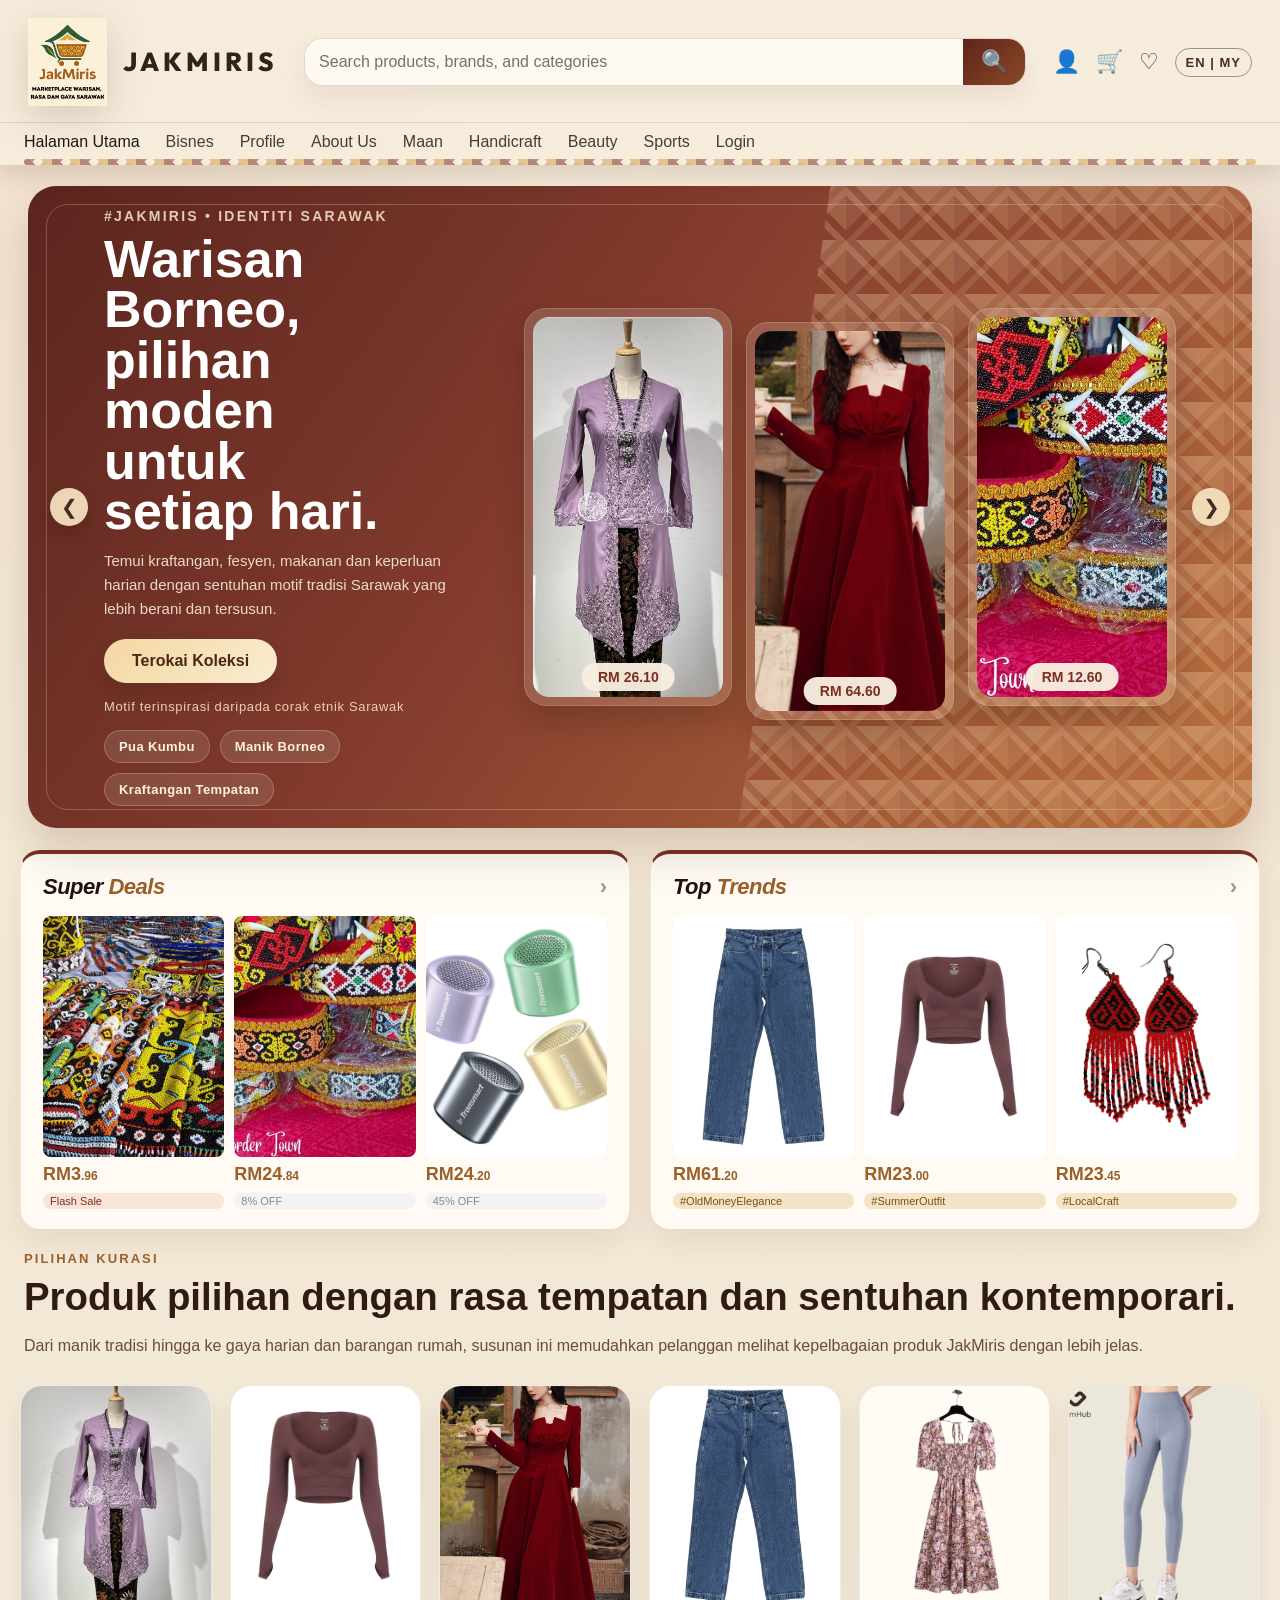
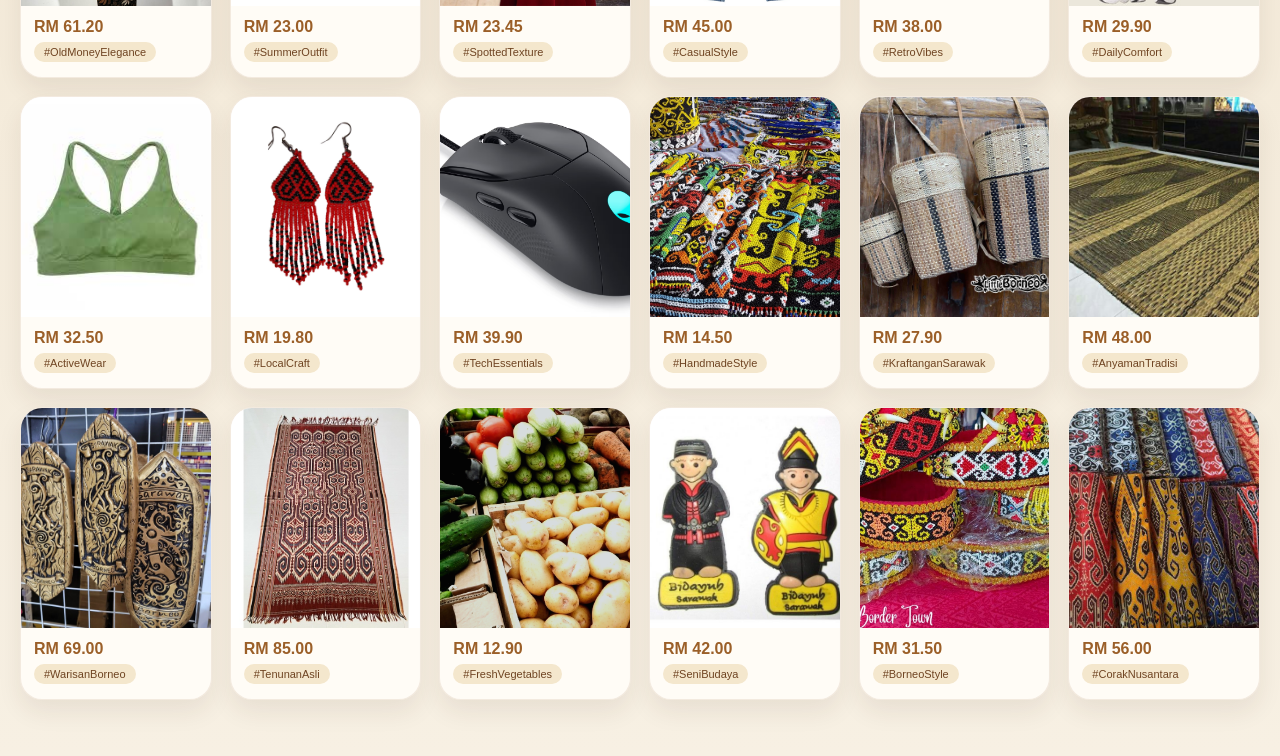
==== index.html @ 32327953 "link all html together" ====
<!DOCTYPE html>
<html lang="en">
<head>
  <meta charset="UTF-8">
  <title>Home</title>
  <link rel="stylesheet" type="text/css" href="CSS/style.css">
</head>
<body class="home-page">
  <header class="store-header">
    <div class="top-bar">
      <div class="brand-block">
        <img class="brand-logo" src="ICON/LOGO/Jak Miris Shop (4).png" alt="JakMiris Logo">
        <div class="brand-text">
          <span>JAKMIRIS</span>
        </div>
      </div>
      <div class="search-wrap">
        <input type="text" placeholder="Search products, brands, and categories">
        <button aria-label="Search">🔍</button>
      </div>
      <div class="top-actions">
        <a href="login.html" title="Account" style="text-decoration:none;">👤</a>
        <span title="Cart">🛒</span>
        <span title="Wishlist">♡</span>
        <span title="Language">EN | MY</span>
      </div>
    </div>

    <nav class="sub-nav">
      <a href="index.html" class="active">Halaman Utama</a>
      <a href="bisnes.html">Bisnes</a>
      <a href="profile.html">Profile</a>
      <a href="aboutus.html">About Us</a>
      <a href="maan.html">Maan</a>
      <a href="kraftangan.html">Handicraft</a>
      <a href="beauty.html">Beauty</a>
      <a href="sport.html">Sports</a>
      <a href="login.html">Login</a>
    </nav>
  </header>

  <section class="promo-banner">
    <button class="slide-btn prev" aria-label="Previous">❮</button>

    <div class="promo-copy">
      <p class="eyebrow">#JakMiris • Identiti Sarawak</p>
      <h1>Warisan Borneo, pilihan moden untuk setiap hari.</h1>
      <p class="promo-lead">Temui kraftangan, fesyen, makanan dan keperluan harian dengan sentuhan motif tradisi Sarawak yang lebih berani dan tersusun.</p>
      <div class="promo-actions">
        <a href="bisnes.html">Terokai Koleksi</a>
        <span class="promo-note">Motif terinspirasi daripada corak etnik Sarawak</span>
      </div>
      <div class="identity-chips" aria-label="Sarawak identity highlights">
        <span>Pua Kumbu</span>
        <span>Manik Borneo</span>
        <span>Kraftangan Tempatan</span>
      </div>
    </div>

    <div class="promo-cards">
      <article class="promo-card">
        <img src="ICON/FESYEN/kebaya.jpg" alt="Model Wearing Arabic Dress Style">
        <div class="price-tag">RM 26.10</div>
      </article>
      <article class="promo-card">
        <img src="ICON/FESYEN/elegan dress.jpg" alt="Model Wearing Elegant Dress">
        <div class="price-tag">RM 64.60</div>
      </article>
      <article class="promo-card">
        <img src="ICON/KRAFTANGAN/kenyah hat.jpg" alt="Kenyah Hat">
        <div class="price-tag">RM 12.60</div>
      </article>
    </div>

    <button class="slide-btn next" aria-label="Next">❯</button>
  </section>

  <!-- Deals & Trends Row -->
  <div class="deals-row">
    <div class="deals-panel">
      <div class="deals-header">
        <h2>Super <span>Deals</span></h2>
        <a href="#" class="deals-more">›</a>
      </div>
      <div class="deals-grid">
        <article class="deal-card">
          <img src="ICON/KRAFTANGAN/manik.jpg" alt="Handicraft Accessories">
          <div class="deal-price"><b>RM3</b><span>.96</span></div>
          <div class="deal-tag flash-tag">Flash Sale</div>
        </article>
        <article class="deal-card">
          <img src="ICON/KRAFTANGAN/kenyah hat.jpg" alt="Kenyah Hat">
          <div class="deal-price"><b>RM24</b><span>.84</span></div>
          <div class="deal-tag">8% OFF</div>
        </article>
        <article class="deal-card">
          <img src="ICON/ELEKTRONIK/mini speaker.jpeg" alt="Mini Speaker">
          <div class="deal-price"><b>RM24</b><span>.20</span></div>
          <div class="deal-tag">45% OFF</div>
        </article>
      </div>
    </div>

    <div class="deals-panel">
      <div class="deals-header">
        <h2>Top <span>Trends</span></h2>
        <a href="#" class="deals-more">›</a>
      </div>
      <div class="deals-grid">
        <article class="deal-card">
          <img src="ICON/FESYEN/jean.jpg" alt="Jean">
          <div class="deal-price"><b>RM61</b><span>.20</span></div>
          <div class="deal-tag trend-tag">#OldMoneyElegance</div>
        </article>
        <article class="deal-card">
          <img src="ICON/FESYEN/croptop long sleeve.jpg" alt="Crop Top">
          <div class="deal-price"><b>RM23</b><span>.00</span></div>
          <div class="deal-tag trend-tag">#SummerOutfit</div>
        </article>
        <article class="deal-card">
          <img src="ICON/FESYEN/anting.jpg" alt="Jewelry">
          <div class="deal-price"><b>RM23</b><span>.45</span></div>
          <div class="deal-tag trend-tag">#LocalCraft</div>
        </article>
      </div>
    </div>
  </div>

  <!-- Products Grid -->
  <div class="products-section">
    <div class="section-intro">
      <p class="section-label">Pilihan Kurasi</p>
      <h2>Produk pilihan dengan rasa tempatan dan sentuhan kontemporari.</h2>
      <p>Dari manik tradisi hingga ke gaya harian dan barangan rumah, susunan ini memudahkan pelanggan melihat kepelbagaian produk JakMiris dengan lebih jelas.</p>
    </div>
    <section class="home-products-grid">
      <article class="home-product">
        <div class="home-product-img-wrap">
          <img src="ICON/FESYEN/kebaya.jpg" alt="Kebaya">
          <div class="hp-wishlist">♡</div>
        </div>
        <div class="hp-info">
          <div class="hp-price">RM 61.20</div>
          <div class="hp-tag">#OldMoneyElegance</div>
        </div>
      </article>
      <article class="home-product">
        <div class="home-product-img-wrap">
          <img src="ICON/FESYEN/croptop long sleeve.jpg" alt="Crop Top">
          <div class="hp-wishlist">♡</div>
        </div>
        <div class="hp-info">
          <div class="hp-price">RM 23.00</div>
          <div class="hp-tag">#SummerOutfit</div>
        </div>
      </article>
      <article class="home-product">
        <div class="home-product-img-wrap">
          <img src="ICON/FESYEN/elegan dress.jpg" alt="Elegant Dress">
          <div class="hp-wishlist">♡</div>
        </div>
        <div class="hp-info">
          <div class="hp-price">RM 23.45</div>
          <div class="hp-tag">#SpottedTexture</div>
        </div>
      </article>
      <article class="home-product">
        <div class="home-product-img-wrap">
          <img src="ICON/FESYEN/jean.jpg" alt="Jeans">
          <div class="hp-wishlist">♡</div>
        </div>
        <div class="hp-info">
          <div class="hp-price">RM 45.00</div>
          <div class="hp-tag">#CasualStyle</div>
        </div>
      </article>
      <article class="home-product">
        <div class="home-product-img-wrap">
          <img src="ICON/FESYEN/aesthetic dress.png" alt="Aesthetic Dress">
          <div class="hp-wishlist">♡</div>
        </div>
        <div class="hp-info">
          <div class="hp-price">RM 38.00</div>
          <div class="hp-tag">#RetroVibes</div>
        </div>
      </article>
      <article class="home-product">
        <div class="home-product-img-wrap">
          <img src="ICON/FESYEN/lagging pants.jfif" alt="Legging Pants">
          <div class="hp-wishlist">♡</div>
        </div>
        <div class="hp-info">
          <div class="hp-price">RM 29.90</div>
          <div class="hp-tag">#DailyComfort</div>
        </div>
      </article>
      <article class="home-product">
        <div class="home-product-img-wrap">
          <img src="ICON/FESYEN/sport bra.jfif" alt="Sport Bra">
          <div class="hp-wishlist">♡</div>
        </div>
        <div class="hp-info">
          <div class="hp-price">RM 32.50</div>
          <div class="hp-tag">#ActiveWear</div>
        </div>
      </article>
      <article class="home-product">
        <div class="home-product-img-wrap">
          <img src="ICON/FESYEN/anting.jpg" alt="Earrings">
          <div class="hp-wishlist">♡</div>
        </div>
        <div class="hp-info">
          <div class="hp-price">RM 19.80</div>
          <div class="hp-tag">#LocalCraft</div>
        </div>
      </article>
      <article class="home-product">
        <div class="home-product-img-wrap">
          <img src="ICON/ELEKTRONIK/Mouse.avif" alt="Wireless Mouse">
          <div class="hp-wishlist">♡</div>
        </div>
        <div class="hp-info">
          <div class="hp-price">RM 39.90</div>
          <div class="hp-tag">#TechEssentials</div>
        </div>
      </article>
      <article class="home-product">
        <div class="home-product-img-wrap">
          <img src="ICON/KRAFTANGAN/manik.jpg" alt="Bead Bracelet">
          <div class="hp-wishlist">♡</div>
        </div>
        <div class="hp-info">
          <div class="hp-price">RM 14.50</div>
          <div class="hp-tag">#HandmadeStyle</div>
        </div>
      </article>
      <article class="home-product">
        <div class="home-product-img-wrap">
          <img src="ICON/KRAFTANGAN/tambok.jpg" alt="Tambok Basket">
          <div class="hp-wishlist">♡</div>
        </div>
        <div class="hp-info">
          <div class="hp-price">RM 27.90</div>
          <div class="hp-tag">#KraftanganSarawak</div>
        </div>
      </article>
      <article class="home-product">
        <div class="home-product-img-wrap">
          <img src="ICON/KRAFTANGAN/tikar kelasah.jpg" alt="Tikar Kelasah">
          <div class="hp-wishlist">♡</div>
        </div>
        <div class="hp-info">
          <div class="hp-price">RM 48.00</div>
          <div class="hp-tag">#AnyamanTradisi</div>
        </div>
      </article>
      <article class="home-product">
        <div class="home-product-img-wrap">
          <img src="ICON/KRAFTANGAN/terabai.jpg" alt="Terabai Shield">
          <div class="hp-wishlist">♡</div>
        </div>
        <div class="hp-info">
          <div class="hp-price">RM 69.00</div>
          <div class="hp-tag">#WarisanBorneo</div>
        </div>
      </article>
      <article class="home-product">
        <div class="home-product-img-wrap">
          <img src="ICON/KRAFTANGAN/kain pua kumbu.jpg" alt="Kain Pua Kumbu">
          <div class="hp-wishlist">♡</div>
        </div>
        <div class="hp-info">
          <div class="hp-price">RM 85.00</div>
          <div class="hp-tag">#TenunanAsli</div>
        </div>
      </article>
      <article class="home-product">
        <div class="home-product-img-wrap">
          <img src="ICON/HOME/Potato.png" alt="Fresh Vegetables">
          <div class="hp-wishlist">♡</div>
        </div>
        <div class="hp-info">
          <div class="hp-price">RM 12.90</div>
          <div class="hp-tag">#FreshVegetables</div>
        </div>
      </article>
      <article class="home-product">
        <div class="home-product-img-wrap">
          <img src="ICON/KRAFTANGAN/Bidayuh Mini Figure.jpg" alt="Bidayuh Mini Figure">
          <div class="hp-wishlist">♡</div>
        </div>
        <div class="hp-info">
          <div class="hp-price">RM 42.00</div>
          <div class="hp-tag">#SeniBudaya</div>
        </div>
      </article>
      <article class="home-product">
        <div class="home-product-img-wrap">
          <img src="ICON/KRAFTANGAN/kenyah hat.jpg" alt="Kenyah Hat">
          <div class="hp-wishlist">♡</div>
        </div>
        <div class="hp-info">
          <div class="hp-price">RM 31.50</div>
          <div class="hp-tag">#BorneoStyle</div>
        </div>
      </article>
      <article class="home-product">
        <div class="home-product-img-wrap">
          <img src="ICON/KRAFTANGAN/kain batik.jpg" alt="Kain Batik">
          <div class="hp-wishlist">♡</div>
        </div>
        <div class="hp-info">
          <div class="hp-price">RM 56.00</div>
          <div class="hp-tag">#CorakNusantara</div>
        </div>
      </article>
    </section>
  </div>

</body>
</html>
---- CSS/style.css ----
@import url('https://fonts.googleapis.com/css2?family=Outfit:wght@400;500;700;800;900&display=swap');

    @font-face {
        font-family: 'Glacial Indifference';
        src: url('path/to/GlacialIndifference-Bold.woff2') format('woff2'),
             url('path/to/GlacialIndifference-Bold.woff') format('woff');
        font-weight: bold;
        font-style: normal;
        font-display: swap;
    }

    .bisnes_margin{
        z-index: 100;
        margin-top: 50px;
        font-size: 30pt;
        font-weight: bolder;
        color: white;
        text-shadow: 2px 2px 5px #333;
        background-color: rgb(235, 201, 52);
        padding: 50px;
    }
    
    body {
        margin: 0;
        padding: 0;
        font-family: Glacial Indifference, sans-serif;
        background: linear-gradient(135deg, #FCF1D9 0%, #E8F4F8 50%, #F0E6FF 100%);
        min-height: 100vh;
        color: #333;
    }

    .home-page {
        --jm-black: #20150d;
        --jm-brown-1: #7a2f22;
        --jm-brown-2: #b86a35;
        --jm-gold: #d7a34a;
        --jm-cream: #f6eddc;
        --jm-white: #ffffff;
        --jm-text: #2a1d15;
        background:
            radial-gradient(circle at top left, rgba(183, 106, 53, 0.14), transparent 32%),
            radial-gradient(circle at right 15%, rgba(122, 47, 34, 0.1), transparent 28%),
            linear-gradient(180deg, #fbf3e5 0%, #f2e7d4 48%, #f7f0e3 100%);
        color: var(--jm-text);
    }

    .home-page .store-header {
        display: block;
        padding: 0;
        border: 0;
        backdrop-filter: none;
        position: sticky;
        top: 0;
        z-index: 1000;
        background: rgba(246, 237, 220, 0.96);
        color: #2f2418;
        box-shadow: 0 8px 22px rgba(73, 43, 25, 0.16);
        border-bottom: 1px solid rgba(113, 70, 38, 0.16);
    }

    .home-page .top-bar {
        display: grid;
        grid-template-columns: auto minmax(280px, 1fr) auto;
        align-items: center;
        gap: 20px;
        padding: 18px 28px 16px;
    }

    .home-page .brand-block {
        display: flex;
        align-items: center;
        gap: 16px;
        color: #2f2418;
    }

    .home-page .brand-logo {
        height: 88px;
        width: auto;
        filter: drop-shadow(0 10px 18px rgba(63, 38, 21, 0.18));
    }

    .home-page .brand-text {
        display: flex;
        flex-direction: column;
        gap: 4px;
    }

    .home-page .brand-text span {
        font-family: 'Outfit', Glacial Indifference, sans-serif;
        letter-spacing: 4px;
        font-weight: 800;
        font-size: 26px;
        line-height: 1;
    }

    .home-page .brand-text small {
        font-size: 13px;
        letter-spacing: 0.08em;
        text-transform: uppercase;
        color: rgba(47, 36, 24, 0.74);
    }

    .home-page .search-wrap {
        display: flex;
        align-items: center;
        width: min(720px, 100%);
        margin: 0 auto;
        background: rgba(255, 251, 243, 0.95);
        border: 1px solid rgba(122, 47, 34, 0.18);
        border-radius: 18px;
        overflow: hidden;
        box-shadow: 0 12px 22px rgba(90, 56, 32, 0.08);
    }

    .home-page .search-wrap input {
        flex: 1;
        border: none;
        outline: none;
        background: transparent;
        color: #222222;
        font-size: 16px;
        padding: 12px 14px;
    }

    .home-page .search-wrap input::placeholder {
        color: rgba(0, 0, 0, 0.55);
    }

    .home-page .search-wrap button {
        border: none;
        background: linear-gradient(135deg, #5f2419 0%, #8b4728 100%);
        color: #ffffff;
        width: 62px;
        height: 46px;
        font-size: 22px;
        cursor: pointer;
    }

    .home-page .top-actions {
        display: flex;
        align-items: center;
        gap: 16px;
        font-size: 22px;
        white-space: nowrap;
        color: #4c2d1d;
    }

    .home-page .top-actions span:last-child {
        font-size: 13px;
        font-weight: 700;
        letter-spacing: 1px;
        border: 1px solid rgba(47, 36, 24, 0.45);
        padding: 6px 10px;
        border-radius: 20px;
    }

    .home-page .sub-nav {
        display: flex;
        align-items: center;
        gap: 26px;
        padding: 10px 24px 14px;
        overflow-x: auto;
        border-top: 1px solid rgba(47, 36, 24, 0.12);
        scrollbar-width: thin;
        position: relative;
    }

    .home-page .sub-nav::after {
        content: "";
        position: absolute;
        left: 24px;
        right: 24px;
        bottom: 0;
        height: 6px;
        background:
            linear-gradient(45deg, transparent 25%, rgba(122, 47, 34, 0.95) 25%, rgba(122, 47, 34, 0.95) 50%, transparent 50%, transparent 75%, rgba(215, 163, 74, 0.95) 75%),
            linear-gradient(-45deg, transparent 25%, rgba(184, 106, 53, 0.8) 25%, rgba(184, 106, 53, 0.8) 50%, transparent 50%, transparent 75%, rgba(122, 47, 34, 0.8) 75%);
        background-size: 28px 16px;
        border-radius: 999px;
        opacity: 0.55;
    }

    .home-page .sub-nav a {
        text-decoration: none;
        color: rgba(47, 36, 24, 0.88);
        font-size: 16px;
        font-weight: 500;
        white-space: nowrap;
        transition: color 0.2s ease;
    }

    .home-page .sub-nav a:hover,
    .home-page .sub-nav a.active {
        color: #1f170e;
    }

    .kraft-page .store-header {
        background: #fcf1da;
        color: #2f2418;
    }

    .kraft-page .brand-block {
        color: #2f2418;
    }

    .kraft-page .search-wrap {
        background: #fffaf0;
        border: 2px solid #bfa17a;
    }

    .kraft-page .search-wrap input {
        color: #2f2418;
    }

    .kraft-page .search-wrap input::placeholder {
        color: rgba(47, 36, 24, 0.65);
    }

    .kraft-page .search-wrap button {
        background: #4a3a2b;
        color: #fffaf0;
    }

    .kraft-page .top-actions {
        color: #2f2418;
    }

    .kraft-page .top-actions span:last-child {
        border: 1px solid rgba(47, 36, 24, 0.45);
    }

    .kraft-page .sub-nav {
        border-top: 1px solid rgba(47, 36, 24, 0.15);
    }

    .kraft-page .sub-nav a {
        color: rgba(47, 36, 24, 0.86);
    }

    .kraft-page .sub-nav a:hover,
    .kraft-page .sub-nav a.active {
        color: #1f150c;
    }

    .kraft-page .kraft-products {
        width: min(1400px, calc(100% - 48px));
        margin: 12px auto 72px;
        padding: 0;
        display: block;
    }

    .maan-page .maan-products {
        width: min(1400px, calc(100% - 48px));
        margin: 24px auto 72px;
        padding: 0;
        display: block;
    }

    .maan-page {
        background:
            radial-gradient(circle at 12% 8%, rgba(148, 72, 33, 0.18), transparent 28%),
            radial-gradient(circle at 82% 14%, rgba(80, 113, 44, 0.14), transparent 30%),
            linear-gradient(180deg, #fff6e8 0%, #f8ebd5 46%, #f3e4cb 100%);
    }

    .maan-page .maan-hero {
        width: min(1400px, calc(100% - 48px));
        margin: 26px auto 0;
        padding: 34px 34px 30px;
        border-radius: 28px;
        display: grid;
        grid-template-columns: minmax(280px, 1.25fr) minmax(280px, 0.95fr);
        gap: 26px;
        background:
            linear-gradient(132deg, rgba(87, 45, 28, 0.95) 0%, rgba(146, 82, 37, 0.94) 45%, rgba(194, 131, 59, 0.94) 100%);
        border: 1px solid rgba(255, 232, 200, 0.35);
        box-shadow: 0 22px 40px rgba(92, 54, 24, 0.2);
        position: relative;
        overflow: hidden;
    }

    .maan-page .maan-hero::after {
        content: "";
        position: absolute;
        right: -40px;
        top: 0;
        width: 48%;
        height: 100%;
        background:
            linear-gradient(45deg, transparent 40%, rgba(255, 231, 195, 0.22) 40%, rgba(255, 231, 195, 0.22) 50%, transparent 50%, transparent 60%, rgba(255, 231, 195, 0.22) 60%),
            linear-gradient(-45deg, transparent 40%, rgba(255, 246, 229, 0.14) 40%, rgba(255, 246, 229, 0.14) 50%, transparent 50%, transparent 60%, rgba(255, 246, 229, 0.14) 60%);
        background-size: 52px 52px;
        opacity: 0.9;
        clip-path: polygon(18% 0, 100% 0, 100% 100%, 0 100%);
    }

    .maan-page .maan-hero-copy,
    .maan-page .maan-hero-stats {
        position: relative;
        z-index: 1;
    }

    .maan-page .maan-eyebrow {
        margin: 0 0 10px;
        font-size: 13px;
        font-weight: 800;
        letter-spacing: 0.15em;
        text-transform: uppercase;
        color: rgba(255, 241, 219, 0.85);
    }

    .maan-page .maan-hero h1 {
        margin: 0;
        font-size: clamp(30px, 3.6vw, 48px);
        line-height: 1.06;
        color: #fff8ec;
        max-width: 13ch;
    }

    .maan-page .maan-lead {
        margin: 16px 0 0;
        max-width: 55ch;
        color: rgba(255, 243, 220, 0.88);
        font-size: 16px;
        line-height: 1.72;
    }

    .maan-page .maan-hero-stats {
        display: grid;
        grid-template-columns: repeat(3, minmax(0, 1fr));
        gap: 12px;
        align-content: end;
    }

    .maan-page .maan-hero-stats article {
        padding: 16px 14px;
        border-radius: 16px;
        background: rgba(255, 247, 232, 0.18);
        border: 1px solid rgba(255, 231, 198, 0.38);
        text-align: center;
        backdrop-filter: blur(2px);
    }

    .maan-page .maan-hero-stats strong {
        display: block;
        color: #fff9ef;
        font-size: 28px;
        line-height: 1;
        margin-bottom: 7px;
    }

    .maan-page .maan-hero-stats span {
        display: block;
        color: rgba(255, 242, 219, 0.86);
        font-size: 12px;
        letter-spacing: 0.04em;
        text-transform: uppercase;
        font-weight: 700;
    }

    .maan-page .maan-products .products-toolbar {
        margin-bottom: 20px;
        padding: 18px 20px;
        border-radius: 20px;
        background: rgba(255, 247, 234, 0.86);
        border: 1px solid rgba(153, 104, 57, 0.2);
        box-shadow: 0 10px 22px rgba(96, 64, 35, 0.08);
    }

    .maan-page .maan-products .products-sort {
        background: rgba(255, 244, 225, 0.95);
        border-color: rgba(156, 104, 54, 0.35);
        box-shadow: 0 8px 18px rgba(98, 67, 38, 0.1);
    }

    .maan-page .maan-products .product-card {
        border-color: rgba(188, 142, 92, 0.32);
        box-shadow: 0 16px 34px rgba(87, 56, 30, 0.12);
    }

    .maan-page .maan-products .product-badge {
        background: #f8d69d;
        color: #784417;
    }

    .maan-page .maan-products .product-badge.muted {
        background: #f1ddbc;
        color: #7a5538;
    }

    .kraft-page .products-toolbar {
        display: flex;
        justify-content: space-between;
        align-items: center;
        gap: 24px;
        margin-bottom: 28px;
    }

    .kraft-page .products-label {
        margin: 0 0 8px;
        font-size: 14px;
        font-weight: 700;
        letter-spacing: 0.12em;
        text-transform: uppercase;
        color: #8b6743;
    }

    .kraft-page .products-toolbar h2 {
        margin: 0;
        font-size: clamp(28px, 3vw, 40px);
        color: #2f2418;
    }

    .kraft-page .products-sort {
        min-width: 180px;
        padding: 16px 20px;
        border: 1px solid #d8c2a7;
        border-radius: 16px;
        background: rgba(255, 250, 240, 0.88);
        display: flex;
        justify-content: space-between;
        align-items: center;
        gap: 12px;
        color: #5c4330;
        box-shadow: 0 10px 30px rgba(98, 67, 38, 0.08);
    }

    .kraft-page .products-sort span {
        font-size: 14px;
    }

    .kraft-page .products-sort strong {
        font-size: 17px;
        color: #2f2418;
    }

    .kraft-page .product-grid {
        display: grid;
        grid-template-columns: repeat(auto-fit, minmax(235px, 1fr));
        gap: 26px;
    }

    .kraft-page .product-card {
        position: relative;
        background: rgba(255, 250, 240, 0.95);
        border-radius: 24px;
        overflow: hidden;
        box-shadow: 0 18px 40px rgba(92, 67, 48, 0.14);
        border: 1px solid rgba(191, 161, 122, 0.34);
        transition: transform 0.22s ease, box-shadow 0.22s ease;
    }

    .kraft-page .product-card:hover {
        transform: translateY(-6px);
        box-shadow: 0 24px 44px rgba(92, 67, 48, 0.18);
    }

    .kraft-page .product-badge {
        position: absolute;
        top: 16px;
        left: 16px;
        z-index: 1;
        padding: 8px 12px;
        border-radius: 999px;
        background: #ffe3a6;
        color: #7b4f12;
        font-size: 13px;
        font-weight: 800;
    }

    .kraft-page .product-badge.muted {
        background: #efe3d5;
        color: #73553b;
    }

    .kraft-page .product-image-frame {
        height: 290px;
        background: linear-gradient(180deg, #fff6e8 0%, #f4ddbe 100%);
        display: flex;
        align-items: center;
        justify-content: center;
        overflow: hidden;
    }

    .kraft-page .product-image-frame img {
        width: 100%;
        height: 100%;
        object-fit: cover;
        display: block;
    }

    .kraft-page .product-meta {
        padding: 18px 18px 20px;
    }

    .kraft-page .product-meta h3 {
        margin: 0 0 8px;
        font-size: 25px;
        line-height: 1.35;
        color: #20160f;
    }

    .kraft-page .product-subtitle {
        margin: 0 0 14px;
        font-size: 14px;
        line-height: 1.5;
        color: #6c5542;
    }

    .kraft-page .stars {
        display: flex;
        align-items: center;
        gap: 4px;
        margin-bottom: 14px;
        font-size: 15px;
    }

    .kraft-page .stars .filled {
        color: #f0a11a;
    }

    .kraft-page .stars .nofilled {
        color: #cbb7a0;
    }

    .kraft-page .rating-count {
        margin-left: 4px;
        color: #7a6757;
        font-size: 14px;
    }

    .kraft-page .product-summary {
        display: flex;
        align-items: baseline;
        justify-content: space-between;
        gap: 12px;
        margin-bottom: 18px;
    }

    .kraft-page .price {
        margin: 0;
        font-size: 35px;
        font-weight: 900;
        color: #d25f1e;
    }

    .kraft-page .sold {
        font-size: 14px;
        font-weight: 700;
        color: #5d4b3f;
    }

    .kraft-page .product-action {
        width: 100%;
        border: none;
        border-radius: 14px;
        padding: 14px 16px;
        background: #34261b;
        color: #fffaf0;
        font-size: 15px;
        font-weight: 700;
        cursor: pointer;
    }

    .kraft-page .product-action:hover {
        background: #241911;
    }

    .kraft-page .kraft-products .product-grid {
        grid-template-columns: repeat(4, minmax(0, 1fr));
        grid-auto-rows: 1fr;
        align-items: stretch;
        column-gap: 24px;
        row-gap: 26px;
    }

    .kraft-page .kraft-products .product-card {
        display: flex;
        flex-direction: column;
        height: 100%;
    }

    .kraft-page .kraft-products .product-image-frame {
        height: 210px;
    }

    .kraft-page .kraft-products .product-meta {
        display: flex;
        flex-direction: column;
        flex: 1;
        padding: 14px 14px 16px;
    }

    .kraft-page .kraft-products .product-meta h3 {
        font-size: 16px;
        margin-bottom: 6px;
    }

    .kraft-page .kraft-products .product-subtitle {
        font-size: 12px;
        margin-bottom: 10px;
    }

    .kraft-page .kraft-products .stars {
        font-size: 13px;
        margin-bottom: 10px;
    }

    .kraft-page .kraft-products .product-summary {
        margin-bottom: 12px;
    }

    .kraft-page .kraft-products .product-action {
        margin-top: auto;
    }

    .kraft-page .kraft-products .price {
        font-size: 22px;
    }

    .kraft-page .kraft-products .sold {
        font-size: 12px;
    }

    .kraft-page .kraft-products .product-badge {
        top: 10px;
        left: 10px;
        padding: 6px 10px;
        font-size: 11px;
    }

    .kraft-page .kraft-products .product-action {
        padding: 10px 12px;
        font-size: 13px;
    }

    .maan-page .maan-products .product-grid {
        grid-template-columns: repeat(5, minmax(0, 1fr));
        gap: 14px;
    }

    .maan-page .maan-products .product-image-frame {
        height: 180px;
    }

    .maan-page .maan-products .product-meta {
        padding: 12px 12px 14px;
    }

    .maan-page .maan-products .product-meta h3 {
        font-size: 16px;
        margin-bottom: 6px;
    }

    .maan-page .maan-products .product-subtitle {
        font-size: 12px;
        margin-bottom: 10px;
    }

    .maan-page .maan-products .stars {
        font-size: 13px;
        margin-bottom: 10px;
    }

    .maan-page .maan-products .product-summary {
        margin-bottom: 12px;
    }

    .maan-page .maan-products .price {
        font-size: 22px;
    }

    .maan-page .maan-products .sold {
        font-size: 12px;
    }

    .maan-page .maan-products .product-badge {
        top: 10px;
        left: 10px;
        padding: 6px 10px;
        font-size: 11px;
    }

    .maan-page .maan-products .product-action {
        padding: 10px 12px;
        font-size: 13px;
    }

    @media (max-width: 1260px) {
        .kraft-page .kraft-products .product-grid {
            grid-template-columns: repeat(3, minmax(0, 1fr));
        }

        .maan-page .maan-products .product-grid {
            grid-template-columns: repeat(4, minmax(0, 1fr));
        }
    }

    @media (max-width: 980px) {
        .kraft-page .kraft-products .product-grid {
            grid-template-columns: repeat(2, minmax(0, 1fr));
        }

        .maan-page .maan-products .product-grid {
            grid-template-columns: repeat(3, minmax(0, 1fr));
        }
    }

    @media (max-width: 900px) {
        .kraft-page .products-toolbar {
            flex-direction: column;
            align-items: stretch;
        }

        .kraft-page .products-sort {
            width: 100%;
            box-sizing: border-box;
        }

        .maan-page .maan-hero {
            grid-template-columns: 1fr;
            padding: 26px 22px;
        }

        .maan-page .maan-hero-stats {
            grid-template-columns: repeat(3, minmax(0, 1fr));
        }
    }

    @media (max-width: 640px) {
        .kraft-page .kraft-products {
            width: calc(100% - 24px);
            margin: 32px auto 48px;
        }

        .maan-page .maan-products {
            width: calc(100% - 24px);
            margin: 32px auto 48px;
        }

        .maan-page .maan-hero {
            width: calc(100% - 24px);
            padding: 22px 16px;
            margin-top: 20px;
        }

        .maan-page .maan-hero h1 {
            max-width: none;
        }

        .maan-page .maan-lead {
            font-size: 14px;
            line-height: 1.65;
        }

        .maan-page .maan-hero-stats {
            grid-template-columns: 1fr;
        }

        .kraft-page .kraft-products .product-grid {
            grid-template-columns: 1fr;
            gap: 20px;
        }

        .maan-page .maan-products .product-grid {
            grid-template-columns: repeat(2, minmax(0, 1fr));
            gap: 12px;
        }

        .kraft-page .product-image-frame {
            height: 240px;
        }

        .maan-page .maan-products .product-image-frame {
            height: 160px;
        }
    }

    .home-page.kraft-page .categories {
        width: min(1380px, calc(100% - 40px));
        margin: 10px auto 12px;
        padding: 8px 4px 0;
        background: transparent;
        border: 0;
    }

    .home-page.kraft-page .categories h2 {
        margin: 0 0 10px;
        font-size: 13px;
        font-weight: 700;
        letter-spacing: 0.08em;
        text-transform: uppercase;
        color: #9a7a55;
    }

    .home-page.kraft-page .categories .category-list {
        display: flex;
        align-items: center;
        gap: 18px;
        overflow-x: auto;
        scrollbar-width: none;
        padding: 0 0 8px;
    }

    .home-page.kraft-page .categories .category-list::-webkit-scrollbar {
        display: none;
    }

    .home-page.kraft-page .categories .category-btn {
        border: 0;
        border-radius: 0;
        background: transparent;
        color: #744f2f;
        font-size: 24px;
        font-weight: 500;
        padding: 6px 0;
        white-space: nowrap;
        cursor: pointer;
        border-bottom: 2px solid transparent;
        transition: color 0.2s ease, border-color 0.2s ease;
    }

    .home-page.kraft-page .categories .category-btn:hover {
        color: #ee4d2d;
    }

    .home-page.kraft-page .categories .category-btn.active {
        color: #ee4d2d;
        border-bottom-color: #ee4d2d;
        font-weight: 700;
    }

    @media (max-width: 900px) {
        .home-page.kraft-page .categories {
            width: calc(100% - 24px);
        }

        .home-page.kraft-page .categories .category-list {
            gap: 14px;
        }

        .home-page.kraft-page .categories .category-btn {
            font-size: 14px;
        }
    }

    .home-page .promo-banner {
        width: min(1180px, calc(100% - 72px));
        margin: 20px auto 16px;
        padding: 22px 22px;
        border-radius: 28px;
        background:
            linear-gradient(125deg, rgba(82, 27, 20, 0.95) 0%, rgba(122, 47, 34, 0.94) 42%, rgba(184, 106, 53, 0.94) 100%);
        display: grid;
        grid-template-columns: auto minmax(210px, 0.9fr) minmax(420px, 1.45fr) auto;
        align-items: center;
        gap: 16px;
        position: relative;
        overflow: hidden;
        box-shadow: 0 24px 44px rgba(86, 46, 27, 0.18);
    }

    .home-page .promo-banner::before {
        content: "";
        position: absolute;
        inset: 18px;
        border-radius: 22px;
        border: 1px solid rgba(255, 240, 217, 0.24);
        pointer-events: none;
    }

    .home-page .promo-banner::after {
        content: "";
        position: absolute;
        top: 0;
        right: 0;
        width: 42%;
        height: 100%;
        background:
            linear-gradient(45deg, transparent 41%, rgba(255, 222, 170, 0.22) 41%, rgba(255, 222, 170, 0.22) 50%, transparent 50%, transparent 59%, rgba(255, 222, 170, 0.22) 59%),
            linear-gradient(-45deg, transparent 41%, rgba(255, 246, 226, 0.12) 41%, rgba(255, 246, 226, 0.12) 50%, transparent 50%, transparent 59%, rgba(255, 246, 226, 0.12) 59%);
        background-size: 54px 54px;
        opacity: 0.9;
        clip-path: polygon(18% 0, 100% 0, 100% 100%, 0 100%);
    }

    .home-page .promo-copy {
        color: var(--jm-white);
        z-index: 1;
        max-width: 360px;
    }

    .home-page .promo-copy .eyebrow {
        margin: 0;
        font-size: 14px;
        font-weight: 700;
        letter-spacing: 0.16em;
        text-transform: uppercase;
        color: rgba(255, 239, 214, 0.82);
    }

    .home-page .promo-copy h1 {
        margin: 10px 0 12px;
        font-size: clamp(32px, 4.4vw, 52px);
        line-height: 0.97;
        font-weight: 900;
        max-width: 10ch;
    }

    .home-page .promo-lead {
        margin: 0;
        max-width: 46ch;
        font-size: 15px;
        line-height: 1.6;
        color: rgba(255, 246, 231, 0.86);
    }

    .home-page .promo-actions {
        display: flex;
        align-items: center;
        gap: 16px;
        margin-top: 18px;
        flex-wrap: wrap;
    }

    .home-page .promo-copy a {
        display: inline-block;
        text-decoration: none;
        color: #4e2615;
        background: linear-gradient(135deg, #f3d8a1 0%, #f9ecd1 100%);
        border: none;
        border-radius: 999px;
        padding: 13px 28px;
        font-size: 16px;
        font-weight: 700;
        transition: transform 0.2s ease, box-shadow 0.2s ease;
        box-shadow: 0 12px 20px rgba(42, 18, 10, 0.16);
    }

    .home-page .promo-copy a:hover {
        transform: translateY(-2px);
        box-shadow: 0 16px 26px rgba(42, 18, 10, 0.22);
    }

    .home-page .promo-note {
        font-size: 13px;
        letter-spacing: 0.05em;
        color: rgba(255, 238, 210, 0.84);
    }

    .home-page .identity-chips {
        display: flex;
        flex-wrap: wrap;
        gap: 10px;
        margin-top: 16px;
    }

    .home-page .identity-chips span {
        padding: 8px 14px;
        border-radius: 999px;
        background: rgba(255, 245, 228, 0.12);
        border: 1px solid rgba(255, 233, 195, 0.24);
        color: #fff3da;
        font-size: 13px;
        font-weight: 700;
        letter-spacing: 0.03em;
    }

    .home-page .promo-cards {
        display: grid;
        grid-template-columns: repeat(3, minmax(0, 1fr));
        gap: 14px;
        z-index: 1;
        width: 100%;
        justify-self: stretch;
    }

    .home-page .promo-card {
        background: rgba(255, 245, 229, 0.16);
        border-radius: 22px;
        padding: 8px;
        position: relative;
        box-shadow: 0 16px 28px rgba(28, 10, 5, 0.18);
        border: 1px solid rgba(255, 238, 212, 0.18);
    }

    .home-page .promo-card:nth-child(2) {
        transform: translateY(14px);
    }

    .home-page .promo-card img {
        width: 100%;
        height: 380px;
        object-fit: cover;
        border-radius: 16px;
        display: block;
    }

    .home-page .price-tag {
        position: absolute;
        bottom: 14px;
        left: 50%;
        transform: translateX(-50%);
        background: rgba(248, 239, 224, 0.96);
        color: #7a2f22;
        font-weight: 800;
        padding: 6px 16px;
        border-radius: 999px;
        font-size: 14px;
    }

    .home-page .slide-btn {
        width: 38px;
        height: 38px;
        border-radius: 50%;
        border: none;
        font-size: 20px;
        cursor: pointer;
        background: rgba(246, 225, 191, 0.94);
        color: #422d24;
        z-index: 1;
        box-shadow: 0 10px 18px rgba(32, 12, 6, 0.18);
    }

    .home-page .sarawak-story {
        width: min(1380px, calc(100% - 40px));
        margin: 0 auto 24px;
        padding: 28px;
        border-radius: 24px;
        display: grid;
        grid-template-columns: minmax(320px, 1.2fr) minmax(320px, 1fr);
        gap: 28px;
        background: rgba(255, 249, 239, 0.78);
        border: 1px solid rgba(137, 84, 44, 0.14);
        box-shadow: 0 16px 30px rgba(89, 58, 36, 0.08);
        position: relative;
        overflow: hidden;
    }

    .home-page .sarawak-story::before {
        content: "";
        position: absolute;
        left: 24px;
        right: 24px;
        top: 0;
        height: 8px;
        background:
            linear-gradient(45deg, rgba(122, 47, 34, 0.95) 25%, transparent 25%, transparent 50%, rgba(184, 106, 53, 0.9) 50%, rgba(184, 106, 53, 0.9) 75%, transparent 75%),
            linear-gradient(-45deg, rgba(215, 163, 74, 0.8) 25%, transparent 25%, transparent 50%, rgba(122, 47, 34, 0.85) 50%, rgba(122, 47, 34, 0.85) 75%, transparent 75%);
        background-size: 34px 18px;
        border-radius: 999px;
    }

    .home-page .story-copy,
    .home-page .story-highlights {
        position: relative;
        z-index: 1;
    }

    .home-page .story-label,
    .home-page .section-label {
        margin: 0 0 10px;
        font-size: 13px;
        font-weight: 800;
        letter-spacing: 0.16em;
        text-transform: uppercase;
        color: #9b5f28;
    }

    .home-page .story-copy h2,
    .home-page .section-intro h2 {
        margin: 0 0 14px;
        font-size: clamp(28px, 3vw, 42px);
        line-height: 1.1;
        color: #2f1b12;
    }

    .home-page .story-copy p:last-child,
    .home-page .section-intro p:last-child {
        margin: 0;
        font-size: 16px;
        line-height: 1.8;
        color: #6b4c38;
    }

    .home-page .story-highlights {
        display: grid;
        grid-template-columns: repeat(3, minmax(0, 1fr));
        gap: 14px;
    }

    .home-page .story-highlights article {
        padding: 20px 18px;
        border-radius: 20px;
        background: linear-gradient(180deg, rgba(255, 255, 255, 0.95) 0%, rgba(248, 236, 214, 0.92) 100%);
        border: 1px solid rgba(155, 95, 40, 0.16);
        min-height: 170px;
    }

    .home-page .story-highlights strong {
        display: block;
        margin-bottom: 10px;
        font-size: 18px;
        color: #4f291b;
    }

    .home-page .story-highlights span {
        display: block;
        font-size: 14px;
        line-height: 1.7;
        color: #755240;
    }

    /* ── Deals & Trends Row ── */
    .home-page .deals-row {
        width: min(1380px, calc(100% - 40px));
        margin: 22px auto;
        display: grid;
        grid-template-columns: 1fr 1fr;
        gap: 20px;
    }

    .home-page .deals-panel {
        background: rgba(255, 252, 246, 0.94);
        border-radius: 20px;
        padding: 20px 22px;
        box-shadow: 0 12px 26px rgba(71, 43, 25, 0.08);
        border-top: 4px solid #7a2f22;
        border-left: 1px solid rgba(151, 88, 42, 0.12);
        border-right: 1px solid rgba(151, 88, 42, 0.12);
    }

    .home-page .deals-header {
        display: flex;
        align-items: center;
        justify-content: space-between;
        margin-bottom: 16px;
    }

    .home-page .deals-header h2 {
        font-size: 22px;
        font-weight: 900;
        margin: 0;
        color: #1d140c;
        font-style: italic;
        letter-spacing: -0.5px;
    }

    .home-page .deals-header h2 span {
        color: #9b5f28;
    }

    .home-page .deals-more {
        text-decoration: none;
        color: #999;
        font-size: 22px;
        font-weight: 600;
        line-height: 1;
        transition: color 0.2s;
    }

    .home-page .deals-more:hover {
        color: #1d140c;
    }

    .home-page .deals-grid {
        display: grid;
        grid-template-columns: repeat(3, 1fr);
        gap: 10px;
    }

    .home-page .deal-card {
        display: flex;
        flex-direction: column;
        gap: 6px;
        cursor: pointer;
    }

    .home-page .deal-card img {
        width: 100%;
        aspect-ratio: 3 / 4;
        object-fit: cover;
        border-radius: 8px;
        display: block;
        transition: transform 0.25s ease;
    }

    .home-page .deal-card:hover img {
        transform: scale(1.03);
    }

    .home-page .deal-price {
        color: #9b5f28;
        font-size: 12px;
        font-weight: 600;
        line-height: 1.3;
    }

    .home-page .deal-price b {
        font-size: 18px;
        font-weight: 900;
    }

    .home-page .deal-tag {
        font-size: 11px;
        color: #888;
        font-weight: 500;
        display: inline-block;
        padding: 2px 7px;
        border-radius: 20px;
        background: #f3f3f3;
    }

    .home-page .flash-tag {
        color: #7a2f22;
        background: #f9e5d7;
    }
    .home-page .trend-tag {
        color: #7d4c1f;
        background: #f2e4c4;
    }

    /* ── Product Grid ── */
    .home-page .products-section {
        width: min(1380px, calc(100% - 40px));
        margin: 0 auto 56px;
    }

    .home-page .section-intro {
        margin-bottom: 24px;
        padding: 0 4px;
    }

    .home-page .home-products-grid {
        display: grid;
        grid-template-columns: repeat(auto-fit, minmax(190px, 1fr));
        gap: 18px;
    }

    .home-page .home-product {
        background: rgba(255, 252, 247, 0.96);
        border-radius: 22px;
        overflow: hidden;
        box-shadow: 0 12px 24px rgba(68, 40, 23, 0.08);
        transition: transform 0.22s ease, box-shadow 0.22s ease;
        cursor: pointer;
        position: relative;
        border: 1px solid rgba(156, 98, 56, 0.12);
    }

    .home-page .home-product:hover {
        transform: translateY(-5px);
        box-shadow: 0 8px 24px rgba(0, 0, 0, 0.13);
    }

    .home-page .home-product-img-wrap {
        position: relative;
        overflow: hidden;
    }

    .home-page .home-product img {
        width: 100%;
        aspect-ratio: 4 / 5;
        max-height: 220px;
        object-fit: cover;
        display: block;
        transition: transform 0.35s ease;
    }

    .home-page .home-product:hover img {
        transform: scale(1.06);
    }

    .home-page .hp-wishlist {
        position: absolute;
        top: 10px;
        right: 10px;
        width: 32px;
        height: 32px;
        border-radius: 50%;
        background: rgba(255,255,255,0.88);
        display: flex;
        align-items: center;
        justify-content: center;
        font-size: 16px;
        opacity: 0;
        transition: opacity 0.2s ease;
        pointer-events: none;
    }

    .home-page .home-product:hover .hp-wishlist {
        opacity: 1;
    }

    .home-page .hp-info {
        padding: 12px 13px 15px;
    }

    .home-page .hp-price {
        color: #9b5f28;
        font-weight: 800;
        font-size: 16px;
        margin: 0 0 6px;
    }

    .home-page .hp-tag {
        color: #6f4422;
        font-size: 11px;
        font-weight: 500;
        display: inline-block;
        padding: 4px 10px;
        border-radius: 20px;
        background: #f4e7cd;
    }

    .home-page .quick-categories {
        width: min(1380px, calc(100% - 40px));
        margin: 22px auto 0;
        display: flex;
        justify-content: flex-start;
        align-items: center;
        gap: 40px;
        padding: 0 4px 14px;
        border-bottom: 2px solid #e4e4e4;
        overflow-x: auto;
        scrollbar-width: none;
        background: #fff;
        border-radius: 10px 10px 0 0;
        padding-top: 18px;
        padding-left: 22px;
        padding-right: 22px;
    }

    .home-page .quick-categories::-webkit-scrollbar {
        display: none;
    }

    .home-page .quick-item {
        text-decoration: none;
        color: #2f2418;
        text-align: center;
        font-size: 16px;
        font-weight: 500;
        padding-bottom: 10px;
        white-space: nowrap;
        position: relative;
        transition: color 0.2s ease;
    }

    .home-page .quick-item:hover {
        color: #1d140c;
    }

    .home-page .quick-item.active {
        font-weight: 700;
        color: #1d140c;
    }

    .home-page .quick-item.active::after {
        content: "";
        position: absolute;
        left: 0;
        right: 0;
        bottom: -14px;
        height: 3px;
        border-radius: 3px;
        background: #4a3a2b;
    }

    @media (max-width: 1100px) {
        .home-page .top-bar {
            grid-template-columns: 1fr;
            gap: 14px;
        }

        .home-page .brand-block,
        .home-page .top-actions {
            justify-content: center;
        }

        .home-page .promo-banner {
            grid-template-columns: 1fr;
            padding: 24px;
        }

        .home-page .promo-banner::after {
            width: 100%;
            height: 38%;
            top: auto;
            bottom: 0;
            clip-path: polygon(0 18%, 100% 0, 100% 100%, 0 100%);
        }

        .home-page .slide-btn {
            display: none;
        }

        .home-page .promo-copy {
            text-align: center;
            max-width: none;
        }

        .home-page .promo-copy h1 {
            font-size: 44px;
            max-width: none;
        }

        .home-page .promo-copy a {
            font-size: 15px;
        }

        .home-page .promo-actions,
        .home-page .identity-chips {
            justify-content: center;
        }

        .home-page .sarawak-story {
            grid-template-columns: 1fr;
        }

        .home-page .story-highlights {
            grid-template-columns: repeat(3, minmax(0, 1fr));
        }

        .home-page .quick-categories {
            justify-content: flex-start;
            gap: 30px;
        }
    }

    @media (max-width: 680px) {
        .home-page .brand-block {
            gap: 12px;
        }

        .home-page .brand-logo {
            height: 62px;
        }

        .home-page .brand-text span {
            font-size: 26px;
            letter-spacing: 0.16em;
        }

        .home-page .brand-text small {
            font-size: 11px;
        }

        .home-page .search-wrap input {
            font-size: 14px;
        }

        .home-page .sub-nav {
            gap: 16px;
            padding: 10px 16px 12px;
        }

        .home-page .sub-nav a {
            font-size: 15px;
        }

        .home-page .promo-cards {
            grid-template-columns: 1fr;
        }

        .home-page .promo-card:nth-child(2) {
            transform: none;
        }

        .home-page .promo-card img {
            height: 290px;
        }

        .home-page .price-tag {
            font-size: 13px;
        }

        .home-page .quick-categories {
            gap: 22px;
            padding-bottom: 10px;
        }

        .home-page .quick-item {
            font-size: 15px;
        }

        .home-page .sarawak-story {
            padding: 22px 18px;
        }

        .home-page .story-highlights {
            grid-template-columns: 1fr;
        }

        .home-page .story-highlights article {
            min-height: auto;
        }
    }

    header {
        display: flex;
        align-items: center;
        justify-content: space-between;
        padding: 10px 30px;
        background: rgba(255, 255, 255, 0.95);
        backdrop-filter: blur(10px);
        box-shadow: 0 4px 20px rgba(0, 0, 0, 0.1);
        position: sticky;
        top: 0;
        z-index: 1000;
        border-bottom: 1px solid rgba(74, 58, 43, 0.1);

        .logo {
            flex-shrink: 0;
            img {
                height: 70px;
                width: auto;
                transition: transform 0.3s ease;

                &:hover {
                    transform: scale(1.05);
                }
            }
        }

        .main-nav {
            display: flex;
            gap: 20px;
            align-items: center;
            flex-wrap: wrap;
            flex: 1;
            justify-content: center;

            .nav-link {
                text-decoration: none;
                color: #4a3a2b;
                font-weight: 600;
                font-size: 15px;
                padding: 7px 14px;
                border-radius: 25px;
                transition: all 0.3s ease;
                position: relative;
                overflow: hidden;

                &::before {
                    content: '';
                    position: absolute;
                    top: 0;
                    left: -100%;
                    width: 100%;
                    height: 100%;
                    background: linear-gradient(90deg, transparent, rgba(235, 201, 52, 0.2), transparent);
                    transition: left 0.5s;
                }

                &:hover::before {
                    left: 100%;
                }

                &:hover {
                    background-color: rgba(235, 201, 52, 0.1);
                    color: #4a3a2b;
                    transform: translateY(-2px);
                }

                &.active {
                    background: linear-gradient(135deg, rgb(235, 201, 52), #f4c842);
                    color: #4a3a2b;
                    box-shadow: 0 4px 15px rgba(235, 201, 52, 0.3);
                    font-weight: 700;
                }
            }

            .nav-categories {
                display: flex;
                gap: 8px;
                align-items: center;
                flex-wrap: nowrap;
                border-left: 2px solid rgba(74, 58, 43, 0.15);
                padding-left: 20px;
                margin-left: 10px;

                .category-btn {
                    padding: 5px 11px;
                    border: 1.5px solid #4a3a2b;
                    background: white;
                    color: #4a3a2b;
                    font-size: 12px;
                    font-weight: 600;
                    cursor: pointer;
                    border-radius: 20px;
                    transition: all 0.3s ease;
                    white-space: nowrap;

                    &:hover {
                        background: #4a3a2b;
                        color: white;
                        transform: translateY(-1px);
                    }

                    &.active {
                        background: linear-gradient(135deg, rgb(235, 201, 52), #f4c842);
                        border-color: rgb(235, 201, 52);
                        color: #4a3a2b;
                        box-shadow: 0 2px 8px rgba(235, 201, 52, 0.3);
                    }
                }
            }
        }

        .header-actions {
            display: flex;
            align-items: center;
            gap: 20px;
            flex-shrink: 0;

            .icons {
                display: flex;
                gap: 12px;
                font-size: 22px;

                span {
                    cursor: pointer;
                    transition: all 0.3s ease;
                    padding: 10px 12px;
                    border-radius: 50%;
                    background: rgba(74, 58, 43, 0.05);

                    &:hover {
                        transform: scale(1.1) rotate(5deg);
                        background: rgba(235, 201, 52, 0.2);
                        box-shadow: 0 4px 12px rgba(0, 0, 0, 0.15);
                    }
                }
            }

            .lang {
                font-size: 15px;
                color: #4a3a2b;
                font-weight: 600;
                padding: 10px 18px;
                border-radius: 20px;
                background: rgba(74, 58, 43, 0.05);
                transition: all 0.3s ease;
                white-space: nowrap;

                &:hover {
                    background: rgba(235, 201, 52, 0.1);
                    transform: scale(1.05);
                }
            }
        }
    }

    .categories {
        padding: 30px 40px;
        background: linear-gradient(135deg, rgba(255, 255, 255, 0.9) 0%, rgba(248, 250, 255, 0.9) 100%);
        position: relative;

        &::before {
            content: '';
            position: absolute;
            top: 0;
            left: 0;
            right: 0;
            bottom: 0;
            background: url('data:image/svg+xml,<svg xmlns="http://www.w3.org/2000/svg" viewBox="0 0 100 100"><defs><pattern id="grain" width="100" height="100" patternUnits="userSpaceOnUse"><circle cx="25" cy="25" r="1" fill="%23f4c842" opacity="0.1"/><circle cx="75" cy="75" r="1" fill="%234a3a2b" opacity="0.1"/></pattern></defs><rect width="100" height="100" fill="url(%23grain)"/></svg>');
            opacity: 0.3;
            pointer-events: none;
        }

        .categories-container {
            max-width: 1400px;
            margin: 0 auto;
            text-align: center;
            position: relative;
            z-index: 1;

            h2 {
                margin: 0 0 20px 0;
                font-size: 26px;
                color: #4a3a2b;
                font-weight: 700;
                text-shadow: 0 2px 4px rgba(0, 0, 0, 0.1);
                position: relative;

                &::after {
                    content: '';
                    position: absolute;
                    bottom: -8px;
                    left: 50%;
                    transform: translateX(-50%);
                    width: 60px;
                    height: 3px;
                    background: linear-gradient(90deg, rgb(235, 201, 52), #f4c842);
                    border-radius: 2px;
                }
            }

            .category-list {
                display: flex;
                justify-content: center;
                gap: 12px;
                flex-wrap: nowrap;
                max-width: 100%;
                margin: 0 auto;
                overflow-x: auto;
                padding: 0 10px;

                .category-btn {
                    padding: 10px 18px;
                    border: 2px solid #4a3a2b;
                    background: linear-gradient(135deg, rgba(255, 255, 255, 0.9), rgba(248, 250, 255, 0.9));
                    color: #4a3a2b;
                    font-size: 14px;
                    font-weight: 600;
                    cursor: pointer;
                    border-radius: 25px;
                    transition: all 0.3s cubic-bezier(0.175, 0.885, 0.32, 1.275);
                    position: relative;
                    overflow: hidden;
                    box-shadow: 0 2px 8px rgba(0, 0, 0, 0.08);
                    white-space: nowrap;

                    &::before {
                        content: '';
                        position: absolute;
                        top: 0;
                        left: -100%;
                        width: 100%;
                        height: 100%;
                        background: linear-gradient(90deg, transparent, rgba(235, 201, 52, 0.3), transparent);
                        transition: left 0.6s;
                    }

                    &:hover::before {
                        left: 100%;
                    }

                    &:hover {
                        background: linear-gradient(135deg, #4a3a2b, #5a4a3b);
                        color: white;
                        transform: translateY(-2px);
                        box-shadow: 0 4px 12px rgba(74, 58, 43, 0.2);
                    }

                    &.active {
                        background: linear-gradient(135deg, rgb(235, 201, 52), #f4c842);
                        border-color: rgb(235, 201, 52);
                        color: #4a3a2b;
                        box-shadow: 0 4px 12px rgba(235, 201, 52, 0.3);
                    }
                }
            }
        }
    }

    .hero {
        padding: 80px 40px;
        text-align: center;
        position: relative;
        overflow: hidden;

        &::before {
            content: '';
            position: absolute;
            top: 0;
            left: 0;
            right: 0;
            bottom: 0;
            background: radial-gradient(circle at 30% 20%, rgba(235, 201, 52, 0.1) 0%, transparent 50%),
                        radial-gradient(circle at 70% 80%, rgba(74, 58, 43, 0.1) 0%, transparent 50%);
            pointer-events: none;
        }

        .hero-content {
            max-width: 900px;
            margin: 0 auto 60px auto;
            position: relative;
            z-index: 1;

            .hero-title {
                font-size: 32px;
                color: #4a3a2b;
                margin: 0 0 25px 0;
                font-weight: 800;
                text-shadow: 0 4px 8px rgba(0, 0, 0, 0.1);
                background: linear-gradient(135deg, #4a3a2b 0%, #6a5a4b 100%);
                -webkit-background-clip: text;
                -webkit-text-fill-color: transparent;
                background-clip: text;
                animation: fadeInUp 1s ease-out;
            }

            .hero-subtitle {
                font-size: 28px;
                color: #666;
                margin: 0;
                font-style: italic;
                font-weight: 400;
                line-height: 1.4;
                animation: fadeInUp 1s ease-out 0.3s both;
                position: relative;

                &::before,
                &::after {
                    content: '"';
                    font-size: 48px;
                    color: rgb(235, 201, 52);
                    position: relative;
                    top: 5px;
                }
            }
        }

        .hero-images {
            display: flex;
            justify-content: center;
            align-items: center;
            gap: 25px;
            max-width: 1400px;
            margin: 0 auto;
            flex-wrap: wrap;
            position: relative;
            z-index: 1;

            .image-container {
                position: relative;
                border-radius: 20px;
                overflow: hidden;
                box-shadow: 0 12px 35px rgba(0, 0, 0, 0.15);
                transition: all 0.5s cubic-bezier(0.175, 0.885, 0.32, 1.275);
                cursor: pointer;
                animation: fadeInScale 0.8s ease-out both;

                &:nth-child(1) { animation-delay: 0.2s; }
                &:nth-child(2) { animation-delay: 0.4s; }
                &:nth-child(4) { animation-delay: 0.6s; }

                &:hover {
                    transform: translateY(-10px) scale(1.03);
                    box-shadow: 0 20px 50px rgba(0, 0, 0, 0.25);
                }

                img {
                    width: 100%;
                    height: 320px;
                    object-fit: cover;
                    display: block;
                    transition: transform 0.5s ease;
                }

                &:hover img {
                    transform: scale(1.1);
                }

                .image-overlay {
                    position: absolute;
                    bottom: 0;
                    left: 0;
                    right: 0;
                    background: linear-gradient(transparent, rgba(0, 0, 0, 0.9));
                    color: white;
                    padding: 25px;
                    opacity: 0;
                    transition: all 0.4s ease;
                    transform: translateY(20px);

                    h3 {
                        margin: 0 0 8px 0;
                        font-size: 22px;
                        font-weight: 700;
                        text-shadow: 0 2px 4px rgba(0, 0, 0, 0.5);
                    }

                    p {
                        margin: 0;
                        font-size: 16px;
                        opacity: 0.9;
                        font-weight: 400;
                    }
                }

                &:hover .image-overlay {
                    opacity: 1;
                    transform: translateY(0);
                }
            }

            .left-image,
            .right-image {
                flex: 1;
                max-width: 320px;
            }

            .center-image {
                flex: 1.3;
                max-width: 420px;
            }
        }
    }

    @keyframes fadeInUp {
        from {
            opacity: 0;
            transform: translateY(30px);
        }
        to {
            opacity: 1;
            transform: translateY(0);
        }
    }

    @keyframes fadeInScale {
        from {
            opacity: 0;
            transform: scale(0.9);
        }
        to {
            opacity: 1;
            transform: scale(1);
        }
    }

    @keyframes bounceIn {
        0% {
            opacity: 0;
            transform: scale(0.3);
        }
        50% {
            opacity: 1;
            transform: scale(1.05);
        }
        70% {
            transform: scale(0.9);
        }
        100% {
            opacity: 1;
            transform: scale(1);
        }
    }

    @keyframes floatBounce {
        0%, 100% {
            transform: translate(-50%, -50%) translateY(0px);
        }
        50% {
            transform: translate(-50%, -50%) translateY(-10px);
        }
    }

    /* Responsive Design */
    @media (max-width: 768px) {
        header {
            padding: 15px 20px;
            flex-wrap: wrap;
            gap: 15px;

            .logo img {
                height: 50px;
            }

            .main-nav {
                order: 3;
                width: 100%;
                justify-content: center;
                gap: 20px;

                .nav-link {
                    font-size: 14px;
                    padding: 8px 16px;
                }
            }

            .header-actions {
                order: 2;
                gap: 20px;

                .icons {
                    gap: 15px;
                    font-size: 20px;
                }

                .lang {
                    font-size: 14px;
                    padding: 6px 12px;
                }
            }
        }

        .categories {
            padding: 40px 20px;

            .categories-container {
                h2 {
                    font-size: 28px;
                    margin-bottom: 30px;
                }

                .category-list {
                    gap: 12px;

                    .category-btn {
                        padding: 12px 20px;
                        font-size: 14px;
                    }
                }
            }
        }

        .hero {
            padding: 50px 20px;

            .hero-content {
                .hero-title {
                    font-size: 42px;
                }

                .hero-subtitle {
                    font-size: 22px;

                    &::before,
                    &::after {
                        font-size: 32px;
                    }
                }
            }

            .hero-images {
                gap: 20px;

                .jarvis-floating {
                    img {
                        width: 100px;
                    }
                }

                .image-container {
                    &.left-image,
                    &.right-image {
                        max-width: 280px;
                    }

                    &.center-image {
                        max-width: 350px;
                    }

                    img {
                        height: 280px;
                    }

                    .image-overlay {
                        padding: 20px;

                        h3 {
                            font-size: 18px;
                        }

                        p {
                            font-size: 14px;
                        }
                    }
                }
            }
        }
    }

    @media (max-width: 480px) {
        header {
            padding: 10px 15px;

            .main-nav {
                gap: 10px;

                .nav-link {
                    font-size: 12px;
                    padding: 6px 10px;
                }
            }

            .header-actions .icons {
                gap: 10px;
                font-size: 18px;
            }
        }

        .categories .category-list {
            gap: 8px;

            .category-btn {
                padding: 10px 16px;
                font-size: 12px;
            }
        }

        .hero {
            padding: 30px 15px;

            .hero-content {
                .hero-title {
                    font-size: 32px;
                }

                .hero-subtitle {
                    font-size: 18px;
                }
            }

            .hero-images {
                flex-direction: column;
                gap: 15px;

                .jarvis-floating {
                    position: relative;
                    top: auto;
                    left: auto;
                    transform: none;
                    order: 2;
                    margin: 10px 0;

                    img {
                        width: 80px;
                        margin: 0 auto;
                        display: block;
                    }
                }

                .image-container {
                    &.left-image,
                    &.right-image,
                    &.center-image {
                        max-width: 100%;
                        order: 1;
                    }

                    img {
                        height: 250px;
                    }
                }
            }
        }
    }

    .home-page.kraft-page .products {
        width: min(1200px, calc(100% - 28px));
        margin: 10px auto 50px;
        padding: 0;
        display: grid;
        grid-template-columns: repeat(6, minmax(0, 1fr));
        gap: 8px;
        align-items: start;
    }

    .home-page.kraft-page .products .product {
        background: #ffffff;
        border: 0;
        border-radius: 0;
        overflow: hidden;
        min-width: 0;
    }

    .home-page.kraft-page .products .product-image-frame {
        width: 100%;
        aspect-ratio: 3 / 3.8;
        background: #f0f0f0;
        display: flex;
        align-items: center;
        justify-content: center;
        overflow: hidden;
    }

    .home-page.kraft-page .products .product-image-frame img {
        width: 100%;
        height: 100%;
        object-fit: cover;
        display: block;
        transition: transform 0.2s ease;
    }

    .home-page.kraft-page .products .product:hover .product-image-frame img {
        transform: scale(1.03);
    }

    .home-page.kraft-page .products .product-info {
        padding: 6px 0 1px;
    }

    .home-page.kraft-page .products .product h3 {
        margin: 0;
        font-size: 13px;
        font-weight: 500;
        line-height: 1.3;
        color: #1f1f1f;
        white-space: nowrap;
        overflow: hidden;
        text-overflow: ellipsis;
    }

    .home-page.kraft-page .products .product-bottom {
        margin-top: 4px;
        display: flex;
        align-items: center;
        justify-content: space-between;
        gap: 8px;
    }

    .home-page.kraft-page .products .price {
        margin: 0;
        font-size: 19px;
        font-weight: 900;
        color: #f04a11;
        line-height: 1;
    }

    .home-page.kraft-page .products .add-cart {
        width: 32px;
        height: 26px;
        border: 1.5px solid #1e1e1e;
        border-radius: 999px;
        background: #ffffff;
        color: #1e1e1e;
        font-size: 12px;
        cursor: pointer;
        display: inline-flex;
        align-items: center;
        justify-content: center;
        flex-shrink: 0;
    }

    .home-page.kraft-page .products .add-cart:hover {
        background: #1e1e1e;
        color: #ffffff;
    }

    .home-page.kraft-page .products .stars {
        display: none;
    }

    @media (max-width: 1280px) {
        .home-page.kraft-page .products {
            grid-template-columns: repeat(4, minmax(0, 1fr));
            gap: 8px;
        }

        .home-page.kraft-page .products .price {
            font-size: 18px;
        }
    }

    @media (max-width: 980px) {
        .home-page.kraft-page .products {
            grid-template-columns: repeat(3, minmax(0, 1fr));
        }
    }

    @media (max-width: 760px) {
        .home-page.kraft-page .products {
            grid-template-columns: repeat(2, minmax(0, 1fr));
            width: calc(100% - 22px);
            gap: 8px;
        }

        .home-page.kraft-page .products .product h3 {
            font-size: 12px;
        }

        .home-page.kraft-page .products .price {
            font-size: 16px;
        }

        .home-page.kraft-page .products .add-cart {
            width: 30px;
            height: 24px;
            font-size: 11px;
        }
    }
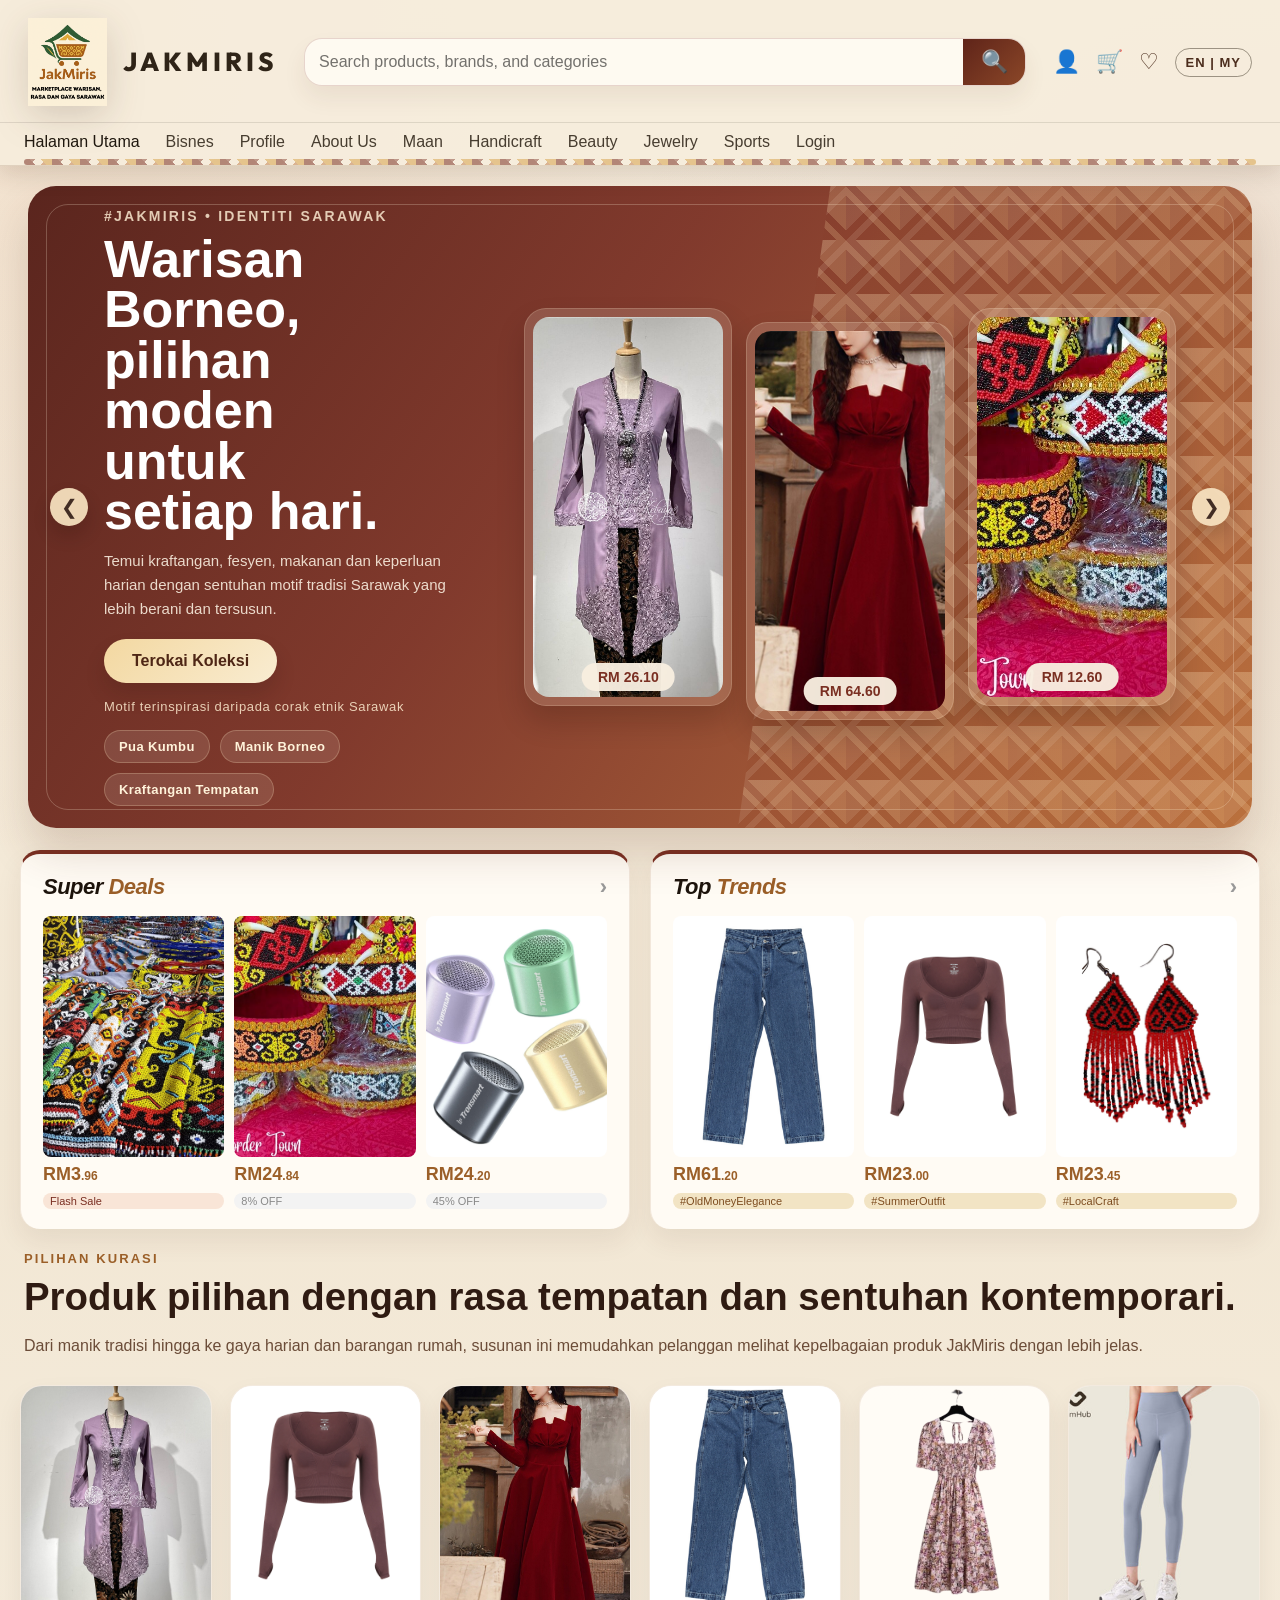
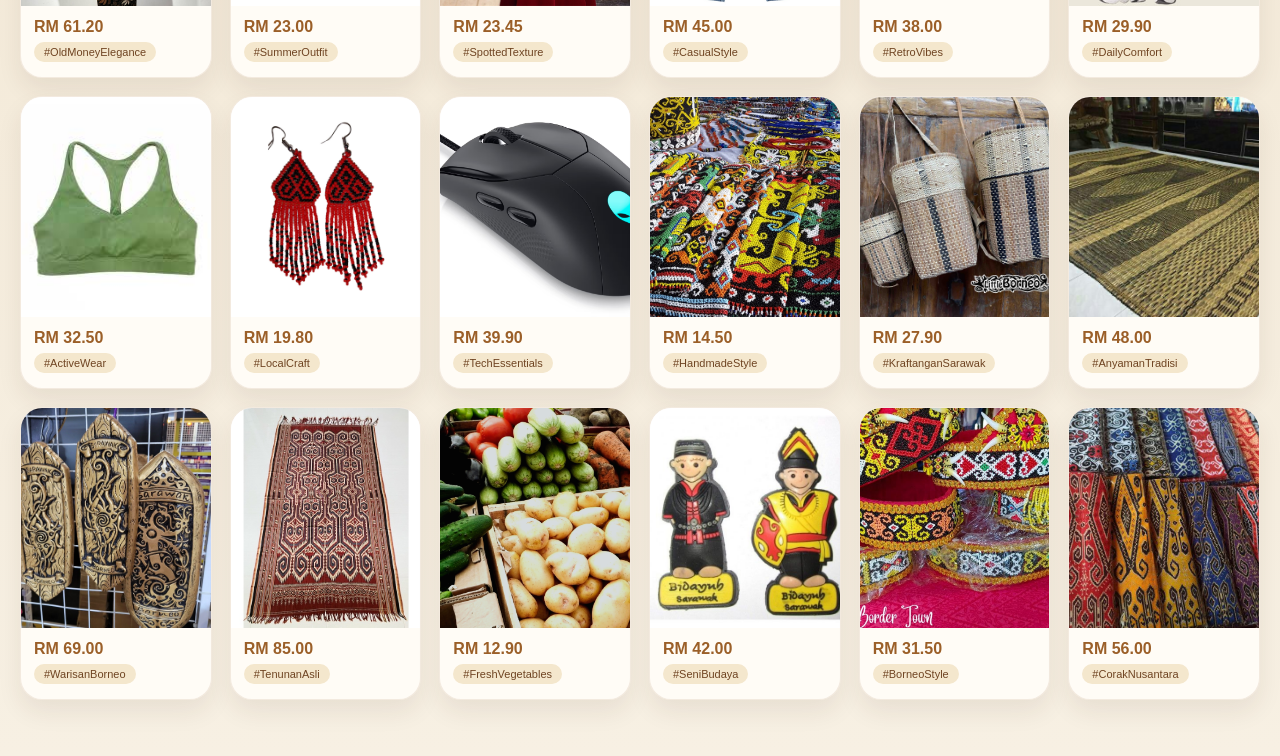
==== commit 284d3623: "jewerly 1" ====
--- a/index.html
+++ b/index.html
@@ -34,6 +34,7 @@
       <a href="maan.html">Maan</a>
       <a href="kraftangan.html">Handicraft</a>
       <a href="beauty.html">Beauty</a>
+      <a href="jewerly.html">Jewelry</a>
       <a href="sport.html">Sports</a>
       <a href="login.html">Login</a>
     </nav>
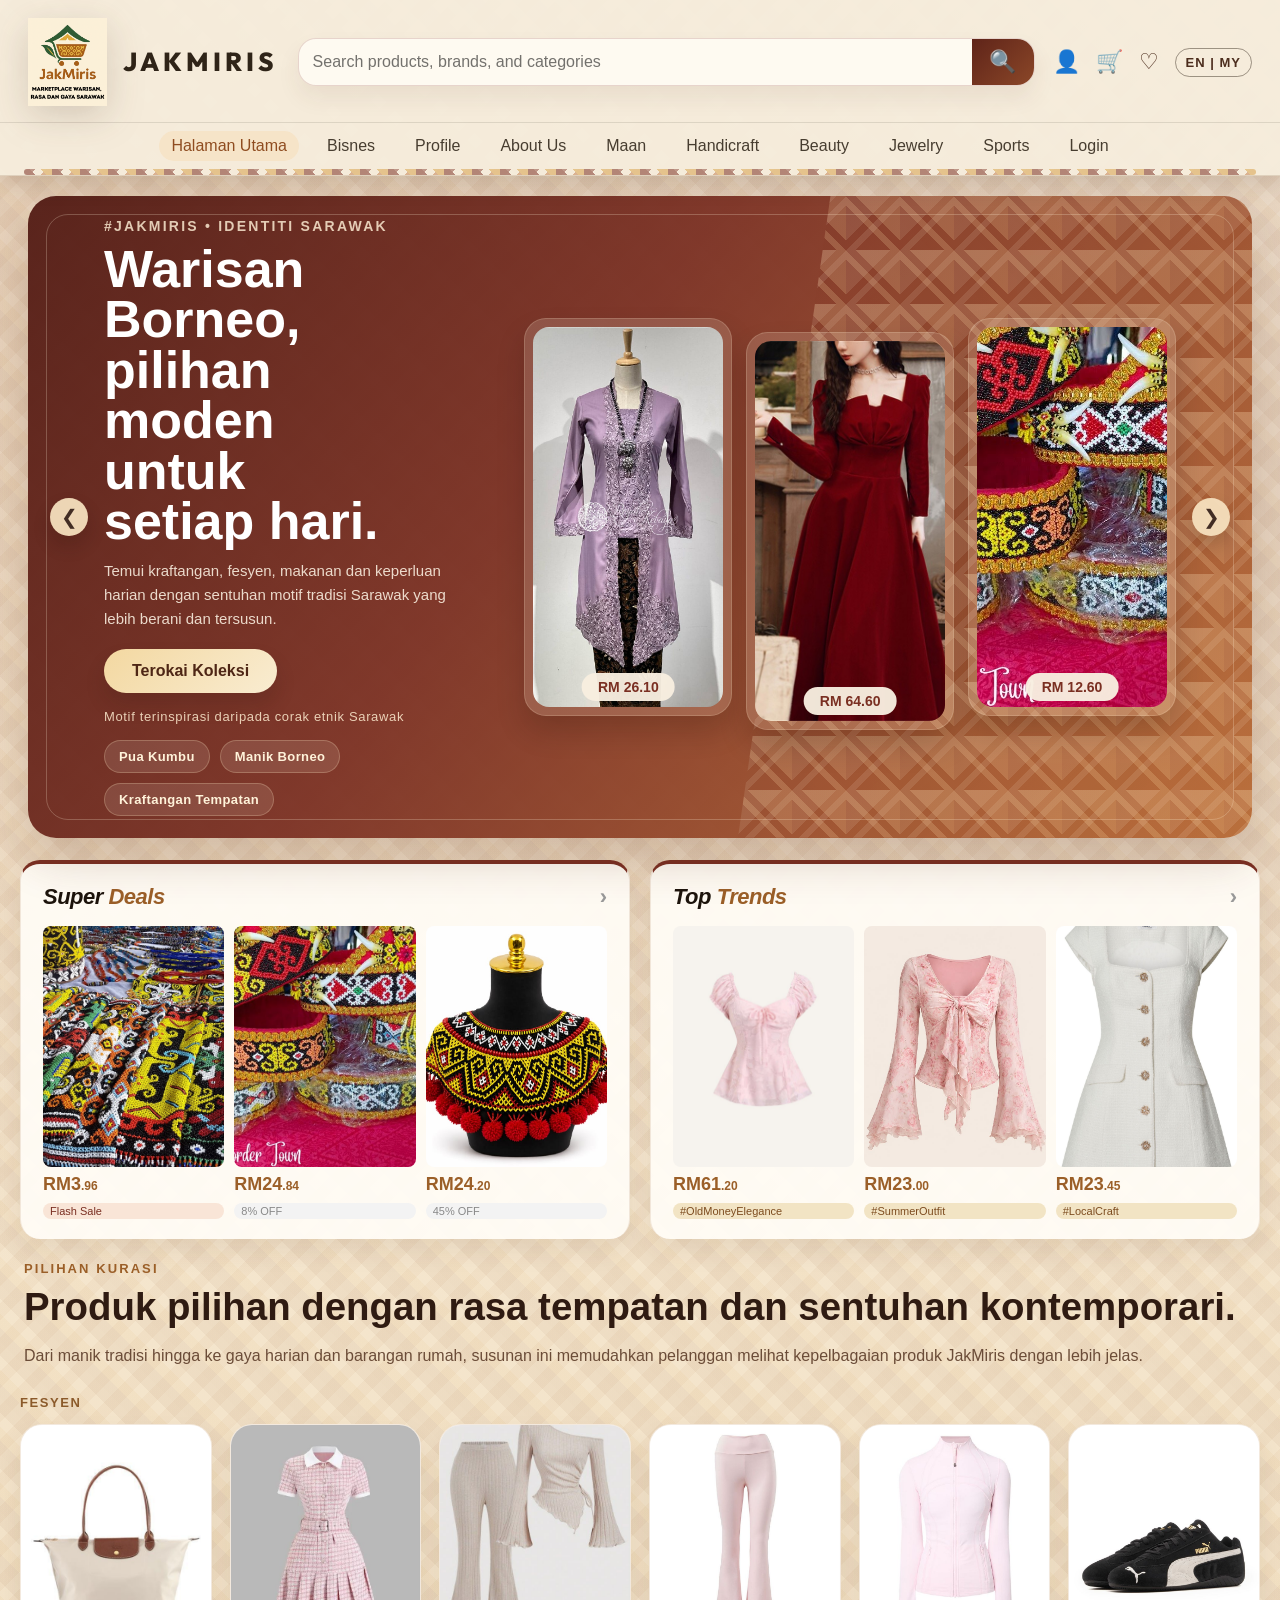
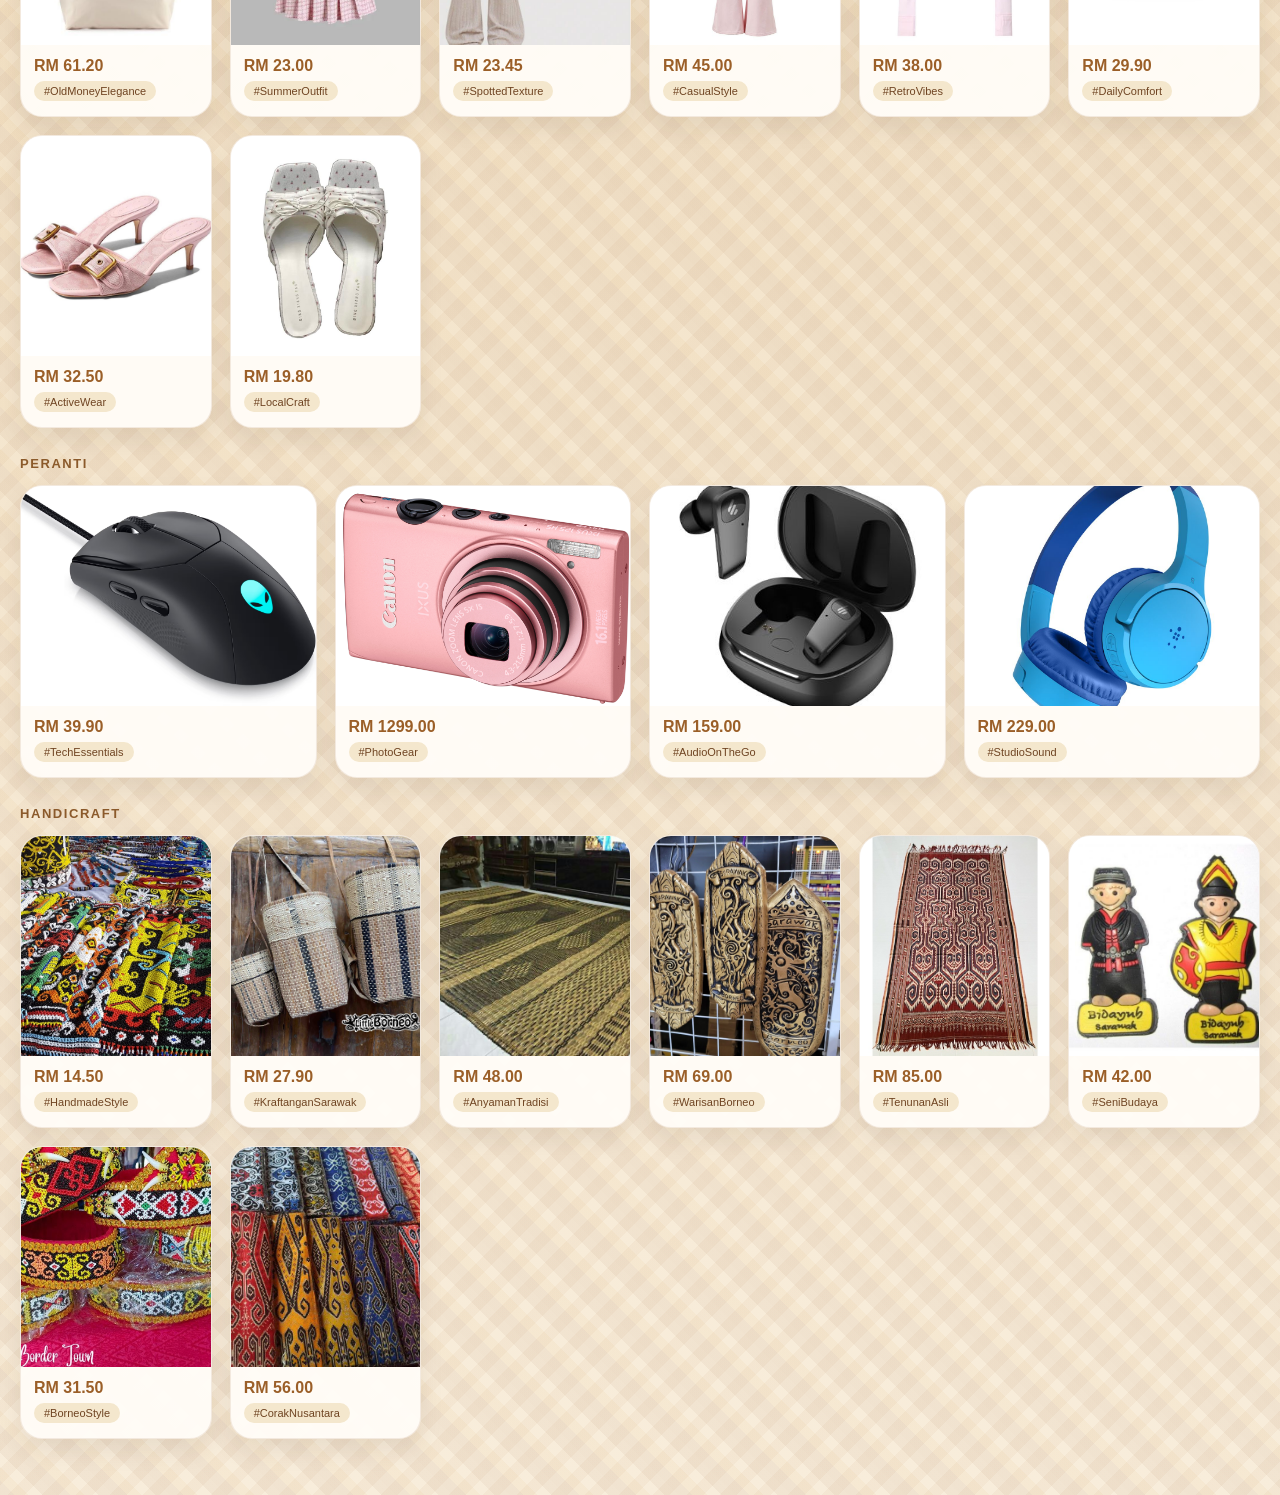
==== commit 25135716: "INDEX1" ====
--- a/index.html
+++ b/index.html
@@ -95,7 +95,7 @@
           <div class="deal-tag">8% OFF</div>
         </article>
         <article class="deal-card">
-          <img src="ICON/ELEKTRONIK/mini speaker.jpeg" alt="Mini Speaker">
+          <img src="ICON/JEWERLY/jewerlybidayuh8.jpg" alt="Mini Speaker">
           <div class="deal-price"><b>RM24</b><span>.20</span></div>
           <div class="deal-tag">45% OFF</div>
         </article>
@@ -109,17 +109,17 @@
       </div>
       <div class="deals-grid">
         <article class="deal-card">
-          <img src="ICON/FESYEN/jean.jpg" alt="Jean">
+          <img src="ICON/BISNES/womenclothing3.jpg" alt="Jean">
           <div class="deal-price"><b>RM61</b><span>.20</span></div>
           <div class="deal-tag trend-tag">#OldMoneyElegance</div>
         </article>
         <article class="deal-card">
-          <img src="ICON/FESYEN/croptop long sleeve.jpg" alt="Crop Top">
+          <img src="ICON/BISNES/womenclothing2.jpg" alt="Crop Top">
           <div class="deal-price"><b>RM23</b><span>.00</span></div>
           <div class="deal-tag trend-tag">#SummerOutfit</div>
         </article>
         <article class="deal-card">
-          <img src="ICON/FESYEN/anting.jpg" alt="Jewelry">
+          <img src="ICON/BISNES/womenclothing.jpg" alt="Jewelry">
           <div class="deal-price"><b>RM23</b><span>.45</span></div>
           <div class="deal-tag trend-tag">#LocalCraft</div>
         </article>
@@ -134,187 +134,222 @@
       <h2>Produk pilihan dengan rasa tempatan dan sentuhan kontemporari.</h2>
       <p>Dari manik tradisi hingga ke gaya harian dan barangan rumah, susunan ini memudahkan pelanggan melihat kepelbagaian produk JakMiris dengan lebih jelas.</p>
     </div>
-    <section class="home-products-grid">
-      <article class="home-product">
-        <div class="home-product-img-wrap">
-          <img src="ICON/FESYEN/kebaya.jpg" alt="Kebaya">
-          <div class="hp-wishlist">♡</div>
-        </div>
-        <div class="hp-info">
-          <div class="hp-price">RM 61.20</div>
-          <div class="hp-tag">#OldMoneyElegance</div>
-        </div>
-      </article>
-      <article class="home-product">
-        <div class="home-product-img-wrap">
-          <img src="ICON/FESYEN/croptop long sleeve.jpg" alt="Crop Top">
-          <div class="hp-wishlist">♡</div>
-        </div>
-        <div class="hp-info">
-          <div class="hp-price">RM 23.00</div>
-          <div class="hp-tag">#SummerOutfit</div>
-        </div>
-      </article>
-      <article class="home-product">
-        <div class="home-product-img-wrap">
-          <img src="ICON/FESYEN/elegan dress.jpg" alt="Elegant Dress">
-          <div class="hp-wishlist">♡</div>
-        </div>
-        <div class="hp-info">
-          <div class="hp-price">RM 23.45</div>
-          <div class="hp-tag">#SpottedTexture</div>
-        </div>
-      </article>
-      <article class="home-product">
-        <div class="home-product-img-wrap">
-          <img src="ICON/FESYEN/jean.jpg" alt="Jeans">
-          <div class="hp-wishlist">♡</div>
-        </div>
-        <div class="hp-info">
-          <div class="hp-price">RM 45.00</div>
-          <div class="hp-tag">#CasualStyle</div>
-        </div>
-      </article>
-      <article class="home-product">
-        <div class="home-product-img-wrap">
-          <img src="ICON/FESYEN/aesthetic dress.png" alt="Aesthetic Dress">
-          <div class="hp-wishlist">♡</div>
-        </div>
-        <div class="hp-info">
-          <div class="hp-price">RM 38.00</div>
-          <div class="hp-tag">#RetroVibes</div>
-        </div>
-      </article>
-      <article class="home-product">
-        <div class="home-product-img-wrap">
-          <img src="ICON/FESYEN/lagging pants.jfif" alt="Legging Pants">
-          <div class="hp-wishlist">♡</div>
-        </div>
-        <div class="hp-info">
-          <div class="hp-price">RM 29.90</div>
-          <div class="hp-tag">#DailyComfort</div>
-        </div>
-      </article>
-      <article class="home-product">
-        <div class="home-product-img-wrap">
-          <img src="ICON/FESYEN/sport bra.jfif" alt="Sport Bra">
-          <div class="hp-wishlist">♡</div>
-        </div>
-        <div class="hp-info">
-          <div class="hp-price">RM 32.50</div>
-          <div class="hp-tag">#ActiveWear</div>
-        </div>
-      </article>
-      <article class="home-product">
-        <div class="home-product-img-wrap">
-          <img src="ICON/FESYEN/anting.jpg" alt="Earrings">
-          <div class="hp-wishlist">♡</div>
-        </div>
-        <div class="hp-info">
-          <div class="hp-price">RM 19.80</div>
-          <div class="hp-tag">#LocalCraft</div>
-        </div>
-      </article>
-      <article class="home-product">
-        <div class="home-product-img-wrap">
-          <img src="ICON/ELEKTRONIK/Mouse.avif" alt="Wireless Mouse">
-          <div class="hp-wishlist">♡</div>
-        </div>
-        <div class="hp-info">
-          <div class="hp-price">RM 39.90</div>
-          <div class="hp-tag">#TechEssentials</div>
-        </div>
-      </article>
-      <article class="home-product">
-        <div class="home-product-img-wrap">
-          <img src="ICON/KRAFTANGAN/manik.jpg" alt="Bead Bracelet">
-          <div class="hp-wishlist">♡</div>
-        </div>
-        <div class="hp-info">
-          <div class="hp-price">RM 14.50</div>
-          <div class="hp-tag">#HandmadeStyle</div>
-        </div>
-      </article>
-      <article class="home-product">
-        <div class="home-product-img-wrap">
-          <img src="ICON/KRAFTANGAN/tambok.jpg" alt="Tambok Basket">
-          <div class="hp-wishlist">♡</div>
-        </div>
-        <div class="hp-info">
-          <div class="hp-price">RM 27.90</div>
-          <div class="hp-tag">#KraftanganSarawak</div>
-        </div>
-      </article>
-      <article class="home-product">
-        <div class="home-product-img-wrap">
-          <img src="ICON/KRAFTANGAN/tikar kelasah.jpg" alt="Tikar Kelasah">
-          <div class="hp-wishlist">♡</div>
-        </div>
-        <div class="hp-info">
-          <div class="hp-price">RM 48.00</div>
-          <div class="hp-tag">#AnyamanTradisi</div>
-        </div>
-      </article>
-      <article class="home-product">
-        <div class="home-product-img-wrap">
-          <img src="ICON/KRAFTANGAN/terabai.jpg" alt="Terabai Shield">
-          <div class="hp-wishlist">♡</div>
-        </div>
-        <div class="hp-info">
-          <div class="hp-price">RM 69.00</div>
-          <div class="hp-tag">#WarisanBorneo</div>
-        </div>
-      </article>
-      <article class="home-product">
-        <div class="home-product-img-wrap">
-          <img src="ICON/KRAFTANGAN/kain pua kumbu.jpg" alt="Kain Pua Kumbu">
-          <div class="hp-wishlist">♡</div>
-        </div>
-        <div class="hp-info">
-          <div class="hp-price">RM 85.00</div>
-          <div class="hp-tag">#TenunanAsli</div>
-        </div>
-      </article>
-      <article class="home-product">
-        <div class="home-product-img-wrap">
-          <img src="ICON/HOME/Potato.png" alt="Fresh Vegetables">
-          <div class="hp-wishlist">♡</div>
-        </div>
-        <div class="hp-info">
-          <div class="hp-price">RM 12.90</div>
-          <div class="hp-tag">#FreshVegetables</div>
-        </div>
-      </article>
-      <article class="home-product">
-        <div class="home-product-img-wrap">
-          <img src="ICON/KRAFTANGAN/Bidayuh Mini Figure.jpg" alt="Bidayuh Mini Figure">
-          <div class="hp-wishlist">♡</div>
-        </div>
-        <div class="hp-info">
-          <div class="hp-price">RM 42.00</div>
-          <div class="hp-tag">#SeniBudaya</div>
-        </div>
-      </article>
-      <article class="home-product">
-        <div class="home-product-img-wrap">
-          <img src="ICON/KRAFTANGAN/kenyah hat.jpg" alt="Kenyah Hat">
-          <div class="hp-wishlist">♡</div>
-        </div>
-        <div class="hp-info">
-          <div class="hp-price">RM 31.50</div>
-          <div class="hp-tag">#BorneoStyle</div>
-        </div>
-      </article>
-      <article class="home-product">
-        <div class="home-product-img-wrap">
-          <img src="ICON/KRAFTANGAN/kain batik.jpg" alt="Kain Batik">
-          <div class="hp-wishlist">♡</div>
-        </div>
-        <div class="hp-info">
-          <div class="hp-price">RM 56.00</div>
-          <div class="hp-tag">#CorakNusantara</div>
-        </div>
-      </article>
+    <section class="home-products-category" aria-label="Fesyen">
+      <h3 class="home-category-head">Fesyen</h3>
+      <div class="home-products-grid">
+        <article class="home-product">
+          <div class="home-product-img-wrap">
+            <img src="ICON/INDEX/beg.jpg" alt="Kebaya">
+            <div class="hp-wishlist">♡</div>
+          </div>
+          <div class="hp-info">
+            <div class="hp-price">RM 61.20</div>
+            <div class="hp-tag">#OldMoneyElegance</div>
+          </div>
+        </article>
+        <article class="home-product">
+          <div class="home-product-img-wrap">
+            <img src="ICON/INDEX/dress.jpg" alt="Crop Top">
+            <div class="hp-wishlist">♡</div>
+          </div>
+          <div class="hp-info">
+            <div class="hp-price">RM 23.00</div>
+            <div class="hp-tag">#SummerOutfit</div>
+          </div>
+        </article>
+        <article class="home-product">
+          <div class="home-product-img-wrap">
+            <img src="ICON/INDEX/jumpsuit.jpg" alt="Elegant Dress">
+            <div class="hp-wishlist">♡</div>
+          </div>
+          <div class="hp-info">
+            <div class="hp-price">RM 23.45</div>
+            <div class="hp-tag">#SpottedTexture</div>
+          </div>
+        </article>
+        <article class="home-product">
+          <div class="home-product-img-wrap">
+            <img src="ICON/INDEX/leggings.jpg" alt="Jeans">
+            <div class="hp-wishlist">♡</div>
+          </div>
+          <div class="hp-info">
+            <div class="hp-price">RM 45.00</div>
+            <div class="hp-tag">#CasualStyle</div>
+          </div>
+        </article>
+        <article class="home-product">
+          <div class="home-product-img-wrap">
+            <img src="ICON/INDEX/sport shirt.jpg" alt="Aesthetic Dress">
+            <div class="hp-wishlist">♡</div>
+          </div>
+          <div class="hp-info">
+            <div class="hp-price">RM 38.00</div>
+            <div class="hp-tag">#RetroVibes</div>
+          </div>
+        </article>
+        <article class="home-product">
+          <div class="home-product-img-wrap">
+            <img src="ICON/INDEX/shoes1.jpg" alt="Legging Pants">
+            <div class="hp-wishlist">♡</div>
+          </div>
+          <div class="hp-info">
+            <div class="hp-price">RM 29.90</div>
+            <div class="hp-tag">#DailyComfort</div>
+          </div>
+        </article>
+        <article class="home-product">
+          <div class="home-product-img-wrap">
+            <img src="ICON/INDEX/heels.jpg" alt="Sport Bra">
+            <div class="hp-wishlist">♡</div>
+          </div>
+          <div class="hp-info">
+            <div class="hp-price">RM 32.50</div>
+            <div class="hp-tag">#ActiveWear</div>
+          </div>
+        </article>
+        <article class="home-product">
+          <div class="home-product-img-wrap">
+            <img src="ICON/INDEX/heels1.jpg" alt="Earrings">
+            <div class="hp-wishlist">♡</div>
+          </div>
+          <div class="hp-info">
+            <div class="hp-price">RM 19.80</div>
+            <div class="hp-tag">#LocalCraft</div>
+          </div>
+        </article>
+      </div>
+    </section>
+
+    <section class="home-products-category" aria-label="Peranti">
+      <h3 class="home-category-head">Peranti</h3>
+      <div class="home-products-grid">
+        <article class="home-product">
+          <div class="home-product-img-wrap">
+            <img src="ICON/ELEKTRONIK/Mouse.avif" alt="Wireless Mouse">
+            <div class="hp-wishlist">♡</div>
+          </div>
+          <div class="hp-info">
+            <div class="hp-price">RM 39.90</div>
+            <div class="hp-tag">#TechEssentials</div>
+          </div>
+        </article>
+        <article class="home-product">
+          <div class="home-product-img-wrap">
+            <img src="ICON/ELEKTRONIK/digital camera.jpg" alt="Digital Camera">
+            <div class="hp-wishlist">♡</div>
+          </div>
+          <div class="hp-info">
+            <div class="hp-price">RM 1299.00</div>
+            <div class="hp-tag">#PhotoGear</div>
+          </div>
+        </article>
+        <article class="home-product">
+          <div class="home-product-img-wrap">
+            <img src="ICON/ELEKTRONIK/earbuds.jpg" alt="Wireless Earbuds">
+            <div class="hp-wishlist">♡</div>
+          </div>
+          <div class="hp-info">
+            <div class="hp-price">RM 159.00</div>
+            <div class="hp-tag">#AudioOnTheGo</div>
+          </div>
+        </article>
+        <article class="home-product">
+          <div class="home-product-img-wrap">
+            <img src="ICON/ELEKTRONIK/headphones.jpg" alt="Headphones">
+            <div class="hp-wishlist">♡</div>
+          </div>
+          <div class="hp-info">
+            <div class="hp-price">RM 229.00</div>
+            <div class="hp-tag">#StudioSound</div>
+          </div>
+        </article>
+      </div>
+    </section>
+
+    <section class="home-products-category" aria-label="Handicraft">
+      <h3 class="home-category-head">Handicraft</h3>
+      <div class="home-products-grid">
+        <article class="home-product">
+          <div class="home-product-img-wrap">
+            <img src="ICON/KRAFTANGAN/manik.jpg" alt="Bead Bracelet">
+            <div class="hp-wishlist">♡</div>
+          </div>
+          <div class="hp-info">
+            <div class="hp-price">RM 14.50</div>
+            <div class="hp-tag">#HandmadeStyle</div>
+          </div>
+        </article>
+        <article class="home-product">
+          <div class="home-product-img-wrap">
+            <img src="ICON/KRAFTANGAN/tambok.jpg" alt="Tambok Basket">
+            <div class="hp-wishlist">♡</div>
+          </div>
+          <div class="hp-info">
+            <div class="hp-price">RM 27.90</div>
+            <div class="hp-tag">#KraftanganSarawak</div>
+          </div>
+        </article>
+        <article class="home-product">
+          <div class="home-product-img-wrap">
+            <img src="ICON/KRAFTANGAN/tikar kelasah.jpg" alt="Tikar Kelasah">
+            <div class="hp-wishlist">♡</div>
+          </div>
+          <div class="hp-info">
+            <div class="hp-price">RM 48.00</div>
+            <div class="hp-tag">#AnyamanTradisi</div>
+          </div>
+        </article>
+        <article class="home-product">
+          <div class="home-product-img-wrap">
+            <img src="ICON/KRAFTANGAN/terabai.jpg" alt="Terabai Shield">
+            <div class="hp-wishlist">♡</div>
+          </div>
+          <div class="hp-info">
+            <div class="hp-price">RM 69.00</div>
+            <div class="hp-tag">#WarisanBorneo</div>
+          </div>
+        </article>
+        <article class="home-product">
+          <div class="home-product-img-wrap">
+            <img src="ICON/KRAFTANGAN/kain pua kumbu.jpg" alt="Kain Pua Kumbu">
+            <div class="hp-wishlist">♡</div>
+          </div>
+          <div class="hp-info">
+            <div class="hp-price">RM 85.00</div>
+            <div class="hp-tag">#TenunanAsli</div>
+          </div>
+        </article>
+        <article class="home-product">
+          <div class="home-product-img-wrap">
+            <img src="ICON/KRAFTANGAN/Bidayuh Mini Figure.jpg" alt="Bidayuh Mini Figure">
+            <div class="hp-wishlist">♡</div>
+          </div>
+          <div class="hp-info">
+            <div class="hp-price">RM 42.00</div>
+            <div class="hp-tag">#SeniBudaya</div>
+          </div>
+        </article>
+        <article class="home-product">
+          <div class="home-product-img-wrap">
+            <img src="ICON/KRAFTANGAN/kenyah hat.jpg" alt="Kenyah Hat">
+            <div class="hp-wishlist">♡</div>
+          </div>
+          <div class="hp-info">
+            <div class="hp-price">RM 31.50</div>
+            <div class="hp-tag">#BorneoStyle</div>
+          </div>
+        </article>
+        <article class="home-product">
+          <div class="home-product-img-wrap">
+            <img src="ICON/KRAFTANGAN/kain batik.jpg" alt="Kain Batik">
+            <div class="hp-wishlist">♡</div>
+          </div>
+          <div class="hp-info">
+            <div class="hp-price">RM 56.00</div>
+            <div class="hp-tag">#CorakNusantara</div>
+          </div>
+        </article>
+      </div>
     </section>
   </div>
 
--- a/CSS/style.css
+++ b/CSS/style.css
@@ -39,9 +39,21 @@
         --jm-white: #ffffff;
         --jm-text: #2a1d15;
         background:
-            radial-gradient(circle at top left, rgba(183, 106, 53, 0.14), transparent 32%),
-            radial-gradient(circle at right 15%, rgba(122, 47, 34, 0.1), transparent 28%),
-            linear-gradient(180deg, #fbf3e5 0%, #f2e7d4 48%, #f7f0e3 100%);
+            radial-gradient(circle at 12% 8%, rgba(140, 73, 34, 0.2), transparent 34%),
+            radial-gradient(circle at 88% 14%, rgba(108, 46, 30, 0.16), transparent 30%),
+            repeating-linear-gradient(
+                45deg,
+                rgba(128, 72, 38, 0.06) 0 10px,
+                rgba(215, 163, 74, 0.06) 10px 20px,
+                transparent 20px 30px,
+                rgba(128, 72, 38, 0.05) 30px 40px
+            ),
+            repeating-linear-gradient(
+                -45deg,
+                rgba(176, 112, 56, 0.05) 0 12px,
+                transparent 12px 24px
+            ),
+            linear-gradient(180deg, #fbf1df 0%, #f3e3c9 50%, #f8eddb 100%);
         color: var(--jm-text);
     }
 
@@ -104,8 +116,9 @@
     .home-page .search-wrap {
         display: flex;
         align-items: center;
-        width: min(720px, 100%);
-        margin: 0 auto;
+        width: 100%;
+        max-width: 100%;
+        margin: 0;
         background: rgba(255, 251, 243, 0.95);
         border: 1px solid rgba(122, 47, 34, 0.18);
         border-radius: 18px;
@@ -158,9 +171,11 @@
     .home-page .sub-nav {
         display: flex;
         align-items: center;
-        gap: 26px;
-        padding: 10px 24px 14px;
-        overflow-x: auto;
+        justify-content: center;
+        gap: 16px;
+        padding: 8px 24px 14px;
+        flex-wrap: wrap;
+        overflow-x: visible;
         border-top: 1px solid rgba(47, 36, 24, 0.12);
         scrollbar-width: thin;
         position: relative;
@@ -187,12 +202,15 @@
         font-size: 16px;
         font-weight: 500;
         white-space: nowrap;
-        transition: color 0.2s ease;
+        padding: 6px 12px;
+        border-radius: 999px;
+        transition: background 0.2s ease, color 0.2s ease;
     }
 
     .home-page .sub-nav a:hover,
     .home-page .sub-nav a.active {
-        color: #1f170e;
+        background: #f6e4c8;
+        color: #8f4c20;
     }
 
     .kraft-page .store-header {
@@ -636,12 +654,20 @@
     }
 
     .maan-page .maan-products .product-grid {
-        grid-template-columns: repeat(5, minmax(0, 1fr));
-        gap: 14px;
+        grid-template-columns: repeat(4, minmax(0, 1fr));
+        gap: 16px;
     }
 
     .maan-page .maan-products .product-image-frame {
-        height: 180px;
+        height: 190px;
+        overflow: hidden;
+    }
+
+    .maan-page .maan-products .product-image-frame img {
+        width: 100%;
+        height: 100%;
+        object-fit: cover;
+        display: block;
     }
 
     .maan-page .maan-products .product-meta {
@@ -693,7 +719,7 @@
         }
 
         .maan-page .maan-products .product-grid {
-            grid-template-columns: repeat(4, minmax(0, 1fr));
+            grid-template-columns: repeat(3, minmax(0, 1fr));
         }
     }
 
@@ -1236,6 +1262,19 @@
         display: grid;
         grid-template-columns: repeat(auto-fit, minmax(190px, 1fr));
         gap: 18px;
+    }
+
+    .home-page .home-products-category {
+        margin-bottom: 28px;
+    }
+
+    .home-page .home-category-head {
+        margin: 0 0 14px;
+        font-size: 13px;
+        font-weight: 800;
+        letter-spacing: 0.12em;
+        text-transform: uppercase;
+        color: #8b5a2b;
     }
 
     .home-page .home-product {
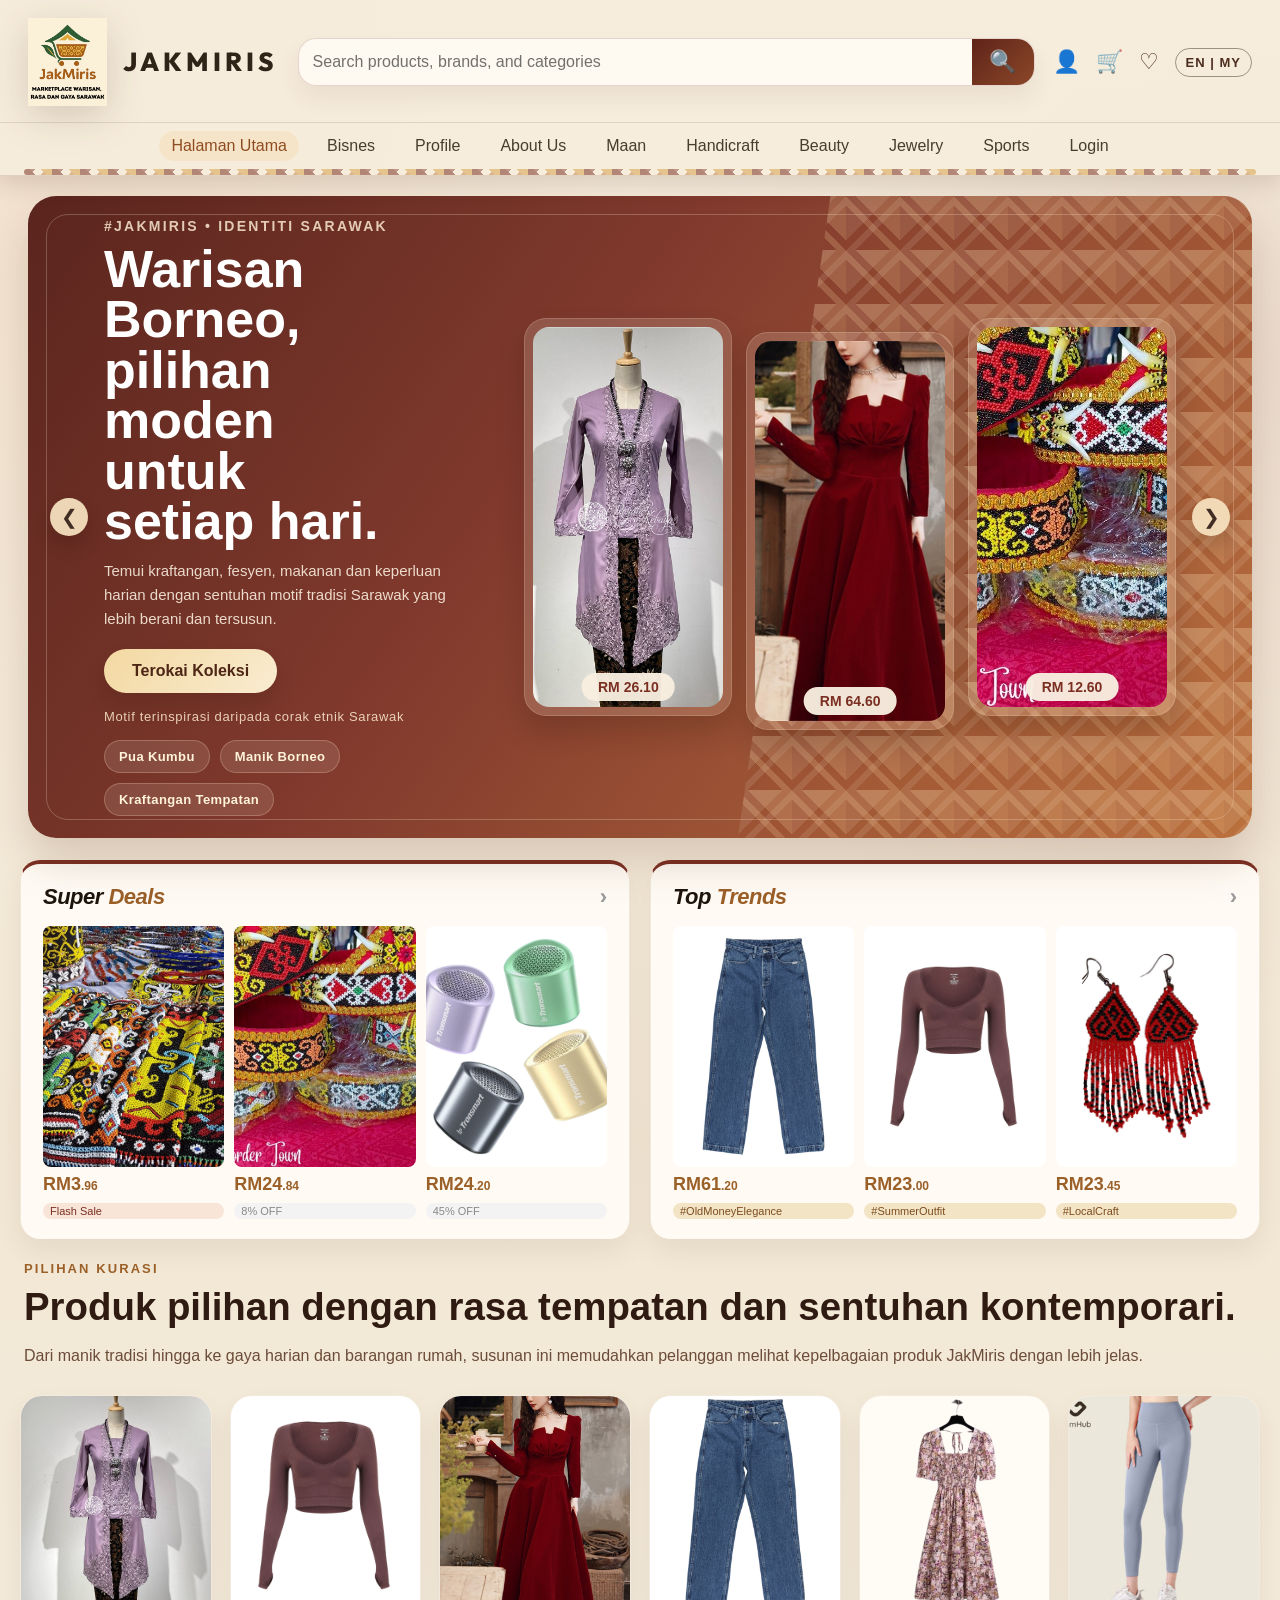
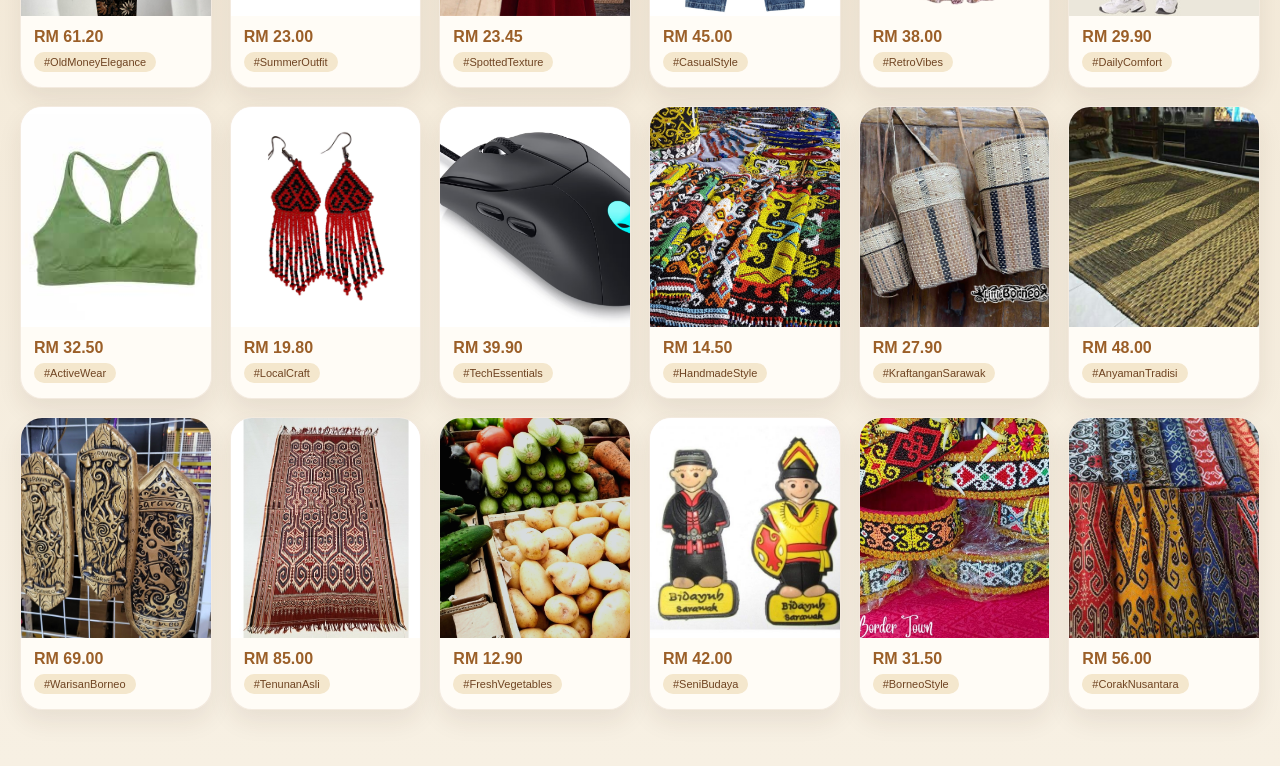
==== commit ccc8d904: "Merge branch 'main' of https://github.com/smiskiming/AI-JAKMIRIS" ====
--- a/index.html
+++ b/index.html
@@ -95,7 +95,7 @@
           <div class="deal-tag">8% OFF</div>
         </article>
         <article class="deal-card">
-          <img src="ICON/JEWERLY/jewerlybidayuh8.jpg" alt="Mini Speaker">
+          <img src="ICON/ELEKTRONIK/mini speaker.jpeg" alt="Mini Speaker">
           <div class="deal-price"><b>RM24</b><span>.20</span></div>
           <div class="deal-tag">45% OFF</div>
         </article>
@@ -109,17 +109,17 @@
       </div>
       <div class="deals-grid">
         <article class="deal-card">
-          <img src="ICON/BISNES/womenclothing3.jpg" alt="Jean">
+          <img src="ICON/FESYEN/jean.jpg" alt="Jean">
           <div class="deal-price"><b>RM61</b><span>.20</span></div>
           <div class="deal-tag trend-tag">#OldMoneyElegance</div>
         </article>
         <article class="deal-card">
-          <img src="ICON/BISNES/womenclothing2.jpg" alt="Crop Top">
+          <img src="ICON/FESYEN/croptop long sleeve.jpg" alt="Crop Top">
           <div class="deal-price"><b>RM23</b><span>.00</span></div>
           <div class="deal-tag trend-tag">#SummerOutfit</div>
         </article>
         <article class="deal-card">
-          <img src="ICON/BISNES/womenclothing.jpg" alt="Jewelry">
+          <img src="ICON/FESYEN/anting.jpg" alt="Jewelry">
           <div class="deal-price"><b>RM23</b><span>.45</span></div>
           <div class="deal-tag trend-tag">#LocalCraft</div>
         </article>
@@ -134,222 +134,187 @@
       <h2>Produk pilihan dengan rasa tempatan dan sentuhan kontemporari.</h2>
       <p>Dari manik tradisi hingga ke gaya harian dan barangan rumah, susunan ini memudahkan pelanggan melihat kepelbagaian produk JakMiris dengan lebih jelas.</p>
     </div>
-    <section class="home-products-category" aria-label="Fesyen">
-      <h3 class="home-category-head">Fesyen</h3>
-      <div class="home-products-grid">
-        <article class="home-product">
-          <div class="home-product-img-wrap">
-            <img src="ICON/INDEX/beg.jpg" alt="Kebaya">
-            <div class="hp-wishlist">♡</div>
-          </div>
-          <div class="hp-info">
-            <div class="hp-price">RM 61.20</div>
-            <div class="hp-tag">#OldMoneyElegance</div>
-          </div>
-        </article>
-        <article class="home-product">
-          <div class="home-product-img-wrap">
-            <img src="ICON/INDEX/dress.jpg" alt="Crop Top">
-            <div class="hp-wishlist">♡</div>
-          </div>
-          <div class="hp-info">
-            <div class="hp-price">RM 23.00</div>
-            <div class="hp-tag">#SummerOutfit</div>
-          </div>
-        </article>
-        <article class="home-product">
-          <div class="home-product-img-wrap">
-            <img src="ICON/INDEX/jumpsuit.jpg" alt="Elegant Dress">
-            <div class="hp-wishlist">♡</div>
-          </div>
-          <div class="hp-info">
-            <div class="hp-price">RM 23.45</div>
-            <div class="hp-tag">#SpottedTexture</div>
-          </div>
-        </article>
-        <article class="home-product">
-          <div class="home-product-img-wrap">
-            <img src="ICON/INDEX/leggings.jpg" alt="Jeans">
-            <div class="hp-wishlist">♡</div>
-          </div>
-          <div class="hp-info">
-            <div class="hp-price">RM 45.00</div>
-            <div class="hp-tag">#CasualStyle</div>
-          </div>
-        </article>
-        <article class="home-product">
-          <div class="home-product-img-wrap">
-            <img src="ICON/INDEX/sport shirt.jpg" alt="Aesthetic Dress">
-            <div class="hp-wishlist">♡</div>
-          </div>
-          <div class="hp-info">
-            <div class="hp-price">RM 38.00</div>
-            <div class="hp-tag">#RetroVibes</div>
-          </div>
-        </article>
-        <article class="home-product">
-          <div class="home-product-img-wrap">
-            <img src="ICON/INDEX/shoes1.jpg" alt="Legging Pants">
-            <div class="hp-wishlist">♡</div>
-          </div>
-          <div class="hp-info">
-            <div class="hp-price">RM 29.90</div>
-            <div class="hp-tag">#DailyComfort</div>
-          </div>
-        </article>
-        <article class="home-product">
-          <div class="home-product-img-wrap">
-            <img src="ICON/INDEX/heels.jpg" alt="Sport Bra">
-            <div class="hp-wishlist">♡</div>
-          </div>
-          <div class="hp-info">
-            <div class="hp-price">RM 32.50</div>
-            <div class="hp-tag">#ActiveWear</div>
-          </div>
-        </article>
-        <article class="home-product">
-          <div class="home-product-img-wrap">
-            <img src="ICON/INDEX/heels1.jpg" alt="Earrings">
-            <div class="hp-wishlist">♡</div>
-          </div>
-          <div class="hp-info">
-            <div class="hp-price">RM 19.80</div>
-            <div class="hp-tag">#LocalCraft</div>
-          </div>
-        </article>
-      </div>
-    </section>
-
-    <section class="home-products-category" aria-label="Peranti">
-      <h3 class="home-category-head">Peranti</h3>
-      <div class="home-products-grid">
-        <article class="home-product">
-          <div class="home-product-img-wrap">
-            <img src="ICON/ELEKTRONIK/Mouse.avif" alt="Wireless Mouse">
-            <div class="hp-wishlist">♡</div>
-          </div>
-          <div class="hp-info">
-            <div class="hp-price">RM 39.90</div>
-            <div class="hp-tag">#TechEssentials</div>
-          </div>
-        </article>
-        <article class="home-product">
-          <div class="home-product-img-wrap">
-            <img src="ICON/ELEKTRONIK/digital camera.jpg" alt="Digital Camera">
-            <div class="hp-wishlist">♡</div>
-          </div>
-          <div class="hp-info">
-            <div class="hp-price">RM 1299.00</div>
-            <div class="hp-tag">#PhotoGear</div>
-          </div>
-        </article>
-        <article class="home-product">
-          <div class="home-product-img-wrap">
-            <img src="ICON/ELEKTRONIK/earbuds.jpg" alt="Wireless Earbuds">
-            <div class="hp-wishlist">♡</div>
-          </div>
-          <div class="hp-info">
-            <div class="hp-price">RM 159.00</div>
-            <div class="hp-tag">#AudioOnTheGo</div>
-          </div>
-        </article>
-        <article class="home-product">
-          <div class="home-product-img-wrap">
-            <img src="ICON/ELEKTRONIK/headphones.jpg" alt="Headphones">
-            <div class="hp-wishlist">♡</div>
-          </div>
-          <div class="hp-info">
-            <div class="hp-price">RM 229.00</div>
-            <div class="hp-tag">#StudioSound</div>
-          </div>
-        </article>
-      </div>
-    </section>
-
-    <section class="home-products-category" aria-label="Handicraft">
-      <h3 class="home-category-head">Handicraft</h3>
-      <div class="home-products-grid">
-        <article class="home-product">
-          <div class="home-product-img-wrap">
-            <img src="ICON/KRAFTANGAN/manik.jpg" alt="Bead Bracelet">
-            <div class="hp-wishlist">♡</div>
-          </div>
-          <div class="hp-info">
-            <div class="hp-price">RM 14.50</div>
-            <div class="hp-tag">#HandmadeStyle</div>
-          </div>
-        </article>
-        <article class="home-product">
-          <div class="home-product-img-wrap">
-            <img src="ICON/KRAFTANGAN/tambok.jpg" alt="Tambok Basket">
-            <div class="hp-wishlist">♡</div>
-          </div>
-          <div class="hp-info">
-            <div class="hp-price">RM 27.90</div>
-            <div class="hp-tag">#KraftanganSarawak</div>
-          </div>
-        </article>
-        <article class="home-product">
-          <div class="home-product-img-wrap">
-            <img src="ICON/KRAFTANGAN/tikar kelasah.jpg" alt="Tikar Kelasah">
-            <div class="hp-wishlist">♡</div>
-          </div>
-          <div class="hp-info">
-            <div class="hp-price">RM 48.00</div>
-            <div class="hp-tag">#AnyamanTradisi</div>
-          </div>
-        </article>
-        <article class="home-product">
-          <div class="home-product-img-wrap">
-            <img src="ICON/KRAFTANGAN/terabai.jpg" alt="Terabai Shield">
-            <div class="hp-wishlist">♡</div>
-          </div>
-          <div class="hp-info">
-            <div class="hp-price">RM 69.00</div>
-            <div class="hp-tag">#WarisanBorneo</div>
-          </div>
-        </article>
-        <article class="home-product">
-          <div class="home-product-img-wrap">
-            <img src="ICON/KRAFTANGAN/kain pua kumbu.jpg" alt="Kain Pua Kumbu">
-            <div class="hp-wishlist">♡</div>
-          </div>
-          <div class="hp-info">
-            <div class="hp-price">RM 85.00</div>
-            <div class="hp-tag">#TenunanAsli</div>
-          </div>
-        </article>
-        <article class="home-product">
-          <div class="home-product-img-wrap">
-            <img src="ICON/KRAFTANGAN/Bidayuh Mini Figure.jpg" alt="Bidayuh Mini Figure">
-            <div class="hp-wishlist">♡</div>
-          </div>
-          <div class="hp-info">
-            <div class="hp-price">RM 42.00</div>
-            <div class="hp-tag">#SeniBudaya</div>
-          </div>
-        </article>
-        <article class="home-product">
-          <div class="home-product-img-wrap">
-            <img src="ICON/KRAFTANGAN/kenyah hat.jpg" alt="Kenyah Hat">
-            <div class="hp-wishlist">♡</div>
-          </div>
-          <div class="hp-info">
-            <div class="hp-price">RM 31.50</div>
-            <div class="hp-tag">#BorneoStyle</div>
-          </div>
-        </article>
-        <article class="home-product">
-          <div class="home-product-img-wrap">
-            <img src="ICON/KRAFTANGAN/kain batik.jpg" alt="Kain Batik">
-            <div class="hp-wishlist">♡</div>
-          </div>
-          <div class="hp-info">
-            <div class="hp-price">RM 56.00</div>
-            <div class="hp-tag">#CorakNusantara</div>
-          </div>
-        </article>
-      </div>
+    <section class="home-products-grid">
+      <article class="home-product">
+        <div class="home-product-img-wrap">
+          <img src="ICON/FESYEN/kebaya.jpg" alt="Kebaya">
+          <div class="hp-wishlist">♡</div>
+        </div>
+        <div class="hp-info">
+          <div class="hp-price">RM 61.20</div>
+          <div class="hp-tag">#OldMoneyElegance</div>
+        </div>
+      </article>
+      <article class="home-product">
+        <div class="home-product-img-wrap">
+          <img src="ICON/FESYEN/croptop long sleeve.jpg" alt="Crop Top">
+          <div class="hp-wishlist">♡</div>
+        </div>
+        <div class="hp-info">
+          <div class="hp-price">RM 23.00</div>
+          <div class="hp-tag">#SummerOutfit</div>
+        </div>
+      </article>
+      <article class="home-product">
+        <div class="home-product-img-wrap">
+          <img src="ICON/FESYEN/elegan dress.jpg" alt="Elegant Dress">
+          <div class="hp-wishlist">♡</div>
+        </div>
+        <div class="hp-info">
+          <div class="hp-price">RM 23.45</div>
+          <div class="hp-tag">#SpottedTexture</div>
+        </div>
+      </article>
+      <article class="home-product">
+        <div class="home-product-img-wrap">
+          <img src="ICON/FESYEN/jean.jpg" alt="Jeans">
+          <div class="hp-wishlist">♡</div>
+        </div>
+        <div class="hp-info">
+          <div class="hp-price">RM 45.00</div>
+          <div class="hp-tag">#CasualStyle</div>
+        </div>
+      </article>
+      <article class="home-product">
+        <div class="home-product-img-wrap">
+          <img src="ICON/FESYEN/aesthetic dress.png" alt="Aesthetic Dress">
+          <div class="hp-wishlist">♡</div>
+        </div>
+        <div class="hp-info">
+          <div class="hp-price">RM 38.00</div>
+          <div class="hp-tag">#RetroVibes</div>
+        </div>
+      </article>
+      <article class="home-product">
+        <div class="home-product-img-wrap">
+          <img src="ICON/FESYEN/lagging pants.jfif" alt="Legging Pants">
+          <div class="hp-wishlist">♡</div>
+        </div>
+        <div class="hp-info">
+          <div class="hp-price">RM 29.90</div>
+          <div class="hp-tag">#DailyComfort</div>
+        </div>
+      </article>
+      <article class="home-product">
+        <div class="home-product-img-wrap">
+          <img src="ICON/FESYEN/sport bra.jfif" alt="Sport Bra">
+          <div class="hp-wishlist">♡</div>
+        </div>
+        <div class="hp-info">
+          <div class="hp-price">RM 32.50</div>
+          <div class="hp-tag">#ActiveWear</div>
+        </div>
+      </article>
+      <article class="home-product">
+        <div class="home-product-img-wrap">
+          <img src="ICON/FESYEN/anting.jpg" alt="Earrings">
+          <div class="hp-wishlist">♡</div>
+        </div>
+        <div class="hp-info">
+          <div class="hp-price">RM 19.80</div>
+          <div class="hp-tag">#LocalCraft</div>
+        </div>
+      </article>
+      <article class="home-product">
+        <div class="home-product-img-wrap">
+          <img src="ICON/ELEKTRONIK/Mouse.avif" alt="Wireless Mouse">
+          <div class="hp-wishlist">♡</div>
+        </div>
+        <div class="hp-info">
+          <div class="hp-price">RM 39.90</div>
+          <div class="hp-tag">#TechEssentials</div>
+        </div>
+      </article>
+      <article class="home-product">
+        <div class="home-product-img-wrap">
+          <img src="ICON/KRAFTANGAN/manik.jpg" alt="Bead Bracelet">
+          <div class="hp-wishlist">♡</div>
+        </div>
+        <div class="hp-info">
+          <div class="hp-price">RM 14.50</div>
+          <div class="hp-tag">#HandmadeStyle</div>
+        </div>
+      </article>
+      <article class="home-product">
+        <div class="home-product-img-wrap">
+          <img src="ICON/KRAFTANGAN/tambok.jpg" alt="Tambok Basket">
+          <div class="hp-wishlist">♡</div>
+        </div>
+        <div class="hp-info">
+          <div class="hp-price">RM 27.90</div>
+          <div class="hp-tag">#KraftanganSarawak</div>
+        </div>
+      </article>
+      <article class="home-product">
+        <div class="home-product-img-wrap">
+          <img src="ICON/KRAFTANGAN/tikar kelasah.jpg" alt="Tikar Kelasah">
+          <div class="hp-wishlist">♡</div>
+        </div>
+        <div class="hp-info">
+          <div class="hp-price">RM 48.00</div>
+          <div class="hp-tag">#AnyamanTradisi</div>
+        </div>
+      </article>
+      <article class="home-product">
+        <div class="home-product-img-wrap">
+          <img src="ICON/KRAFTANGAN/terabai.jpg" alt="Terabai Shield">
+          <div class="hp-wishlist">♡</div>
+        </div>
+        <div class="hp-info">
+          <div class="hp-price">RM 69.00</div>
+          <div class="hp-tag">#WarisanBorneo</div>
+        </div>
+      </article>
+      <article class="home-product">
+        <div class="home-product-img-wrap">
+          <img src="ICON/KRAFTANGAN/kain pua kumbu.jpg" alt="Kain Pua Kumbu">
+          <div class="hp-wishlist">♡</div>
+        </div>
+        <div class="hp-info">
+          <div class="hp-price">RM 85.00</div>
+          <div class="hp-tag">#TenunanAsli</div>
+        </div>
+      </article>
+      <article class="home-product">
+        <div class="home-product-img-wrap">
+          <img src="ICON/HOME/Potato.png" alt="Fresh Vegetables">
+          <div class="hp-wishlist">♡</div>
+        </div>
+        <div class="hp-info">
+          <div class="hp-price">RM 12.90</div>
+          <div class="hp-tag">#FreshVegetables</div>
+        </div>
+      </article>
+      <article class="home-product">
+        <div class="home-product-img-wrap">
+          <img src="ICON/KRAFTANGAN/Bidayuh Mini Figure.jpg" alt="Bidayuh Mini Figure">
+          <div class="hp-wishlist">♡</div>
+        </div>
+        <div class="hp-info">
+          <div class="hp-price">RM 42.00</div>
+          <div class="hp-tag">#SeniBudaya</div>
+        </div>
+      </article>
+      <article class="home-product">
+        <div class="home-product-img-wrap">
+          <img src="ICON/KRAFTANGAN/kenyah hat.jpg" alt="Kenyah Hat">
+          <div class="hp-wishlist">♡</div>
+        </div>
+        <div class="hp-info">
+          <div class="hp-price">RM 31.50</div>
+          <div class="hp-tag">#BorneoStyle</div>
+        </div>
+      </article>
+      <article class="home-product">
+        <div class="home-product-img-wrap">
+          <img src="ICON/KRAFTANGAN/kain batik.jpg" alt="Kain Batik">
+          <div class="hp-wishlist">♡</div>
+        </div>
+        <div class="hp-info">
+          <div class="hp-price">RM 56.00</div>
+          <div class="hp-tag">#CorakNusantara</div>
+        </div>
+      </article>
     </section>
   </div>
 
--- a/CSS/style.css
+++ b/CSS/style.css
@@ -39,21 +39,9 @@
         --jm-white: #ffffff;
         --jm-text: #2a1d15;
         background:
-            radial-gradient(circle at 12% 8%, rgba(140, 73, 34, 0.2), transparent 34%),
-            radial-gradient(circle at 88% 14%, rgba(108, 46, 30, 0.16), transparent 30%),
-            repeating-linear-gradient(
-                45deg,
-                rgba(128, 72, 38, 0.06) 0 10px,
-                rgba(215, 163, 74, 0.06) 10px 20px,
-                transparent 20px 30px,
-                rgba(128, 72, 38, 0.05) 30px 40px
-            ),
-            repeating-linear-gradient(
-                -45deg,
-                rgba(176, 112, 56, 0.05) 0 12px,
-                transparent 12px 24px
-            ),
-            linear-gradient(180deg, #fbf1df 0%, #f3e3c9 50%, #f8eddb 100%);
+            radial-gradient(circle at top left, rgba(183, 106, 53, 0.14), transparent 32%),
+            radial-gradient(circle at right 15%, rgba(122, 47, 34, 0.1), transparent 28%),
+            linear-gradient(180deg, #fbf3e5 0%, #f2e7d4 48%, #f7f0e3 100%);
         color: var(--jm-text);
     }
 
@@ -654,20 +642,12 @@
     }
 
     .maan-page .maan-products .product-grid {
-        grid-template-columns: repeat(4, minmax(0, 1fr));
-        gap: 16px;
+        grid-template-columns: repeat(5, minmax(0, 1fr));
+        gap: 14px;
     }
 
     .maan-page .maan-products .product-image-frame {
-        height: 190px;
-        overflow: hidden;
-    }
-
-    .maan-page .maan-products .product-image-frame img {
-        width: 100%;
-        height: 100%;
-        object-fit: cover;
-        display: block;
+        height: 180px;
     }
 
     .maan-page .maan-products .product-meta {
@@ -719,7 +699,7 @@
         }
 
         .maan-page .maan-products .product-grid {
-            grid-template-columns: repeat(3, minmax(0, 1fr));
+            grid-template-columns: repeat(4, minmax(0, 1fr));
         }
     }
 
@@ -1262,19 +1242,6 @@
         display: grid;
         grid-template-columns: repeat(auto-fit, minmax(190px, 1fr));
         gap: 18px;
-    }
-
-    .home-page .home-products-category {
-        margin-bottom: 28px;
-    }
-
-    .home-page .home-category-head {
-        margin: 0 0 14px;
-        font-size: 13px;
-        font-weight: 800;
-        letter-spacing: 0.12em;
-        text-transform: uppercase;
-        color: #8b5a2b;
     }
 
     .home-page .home-product {
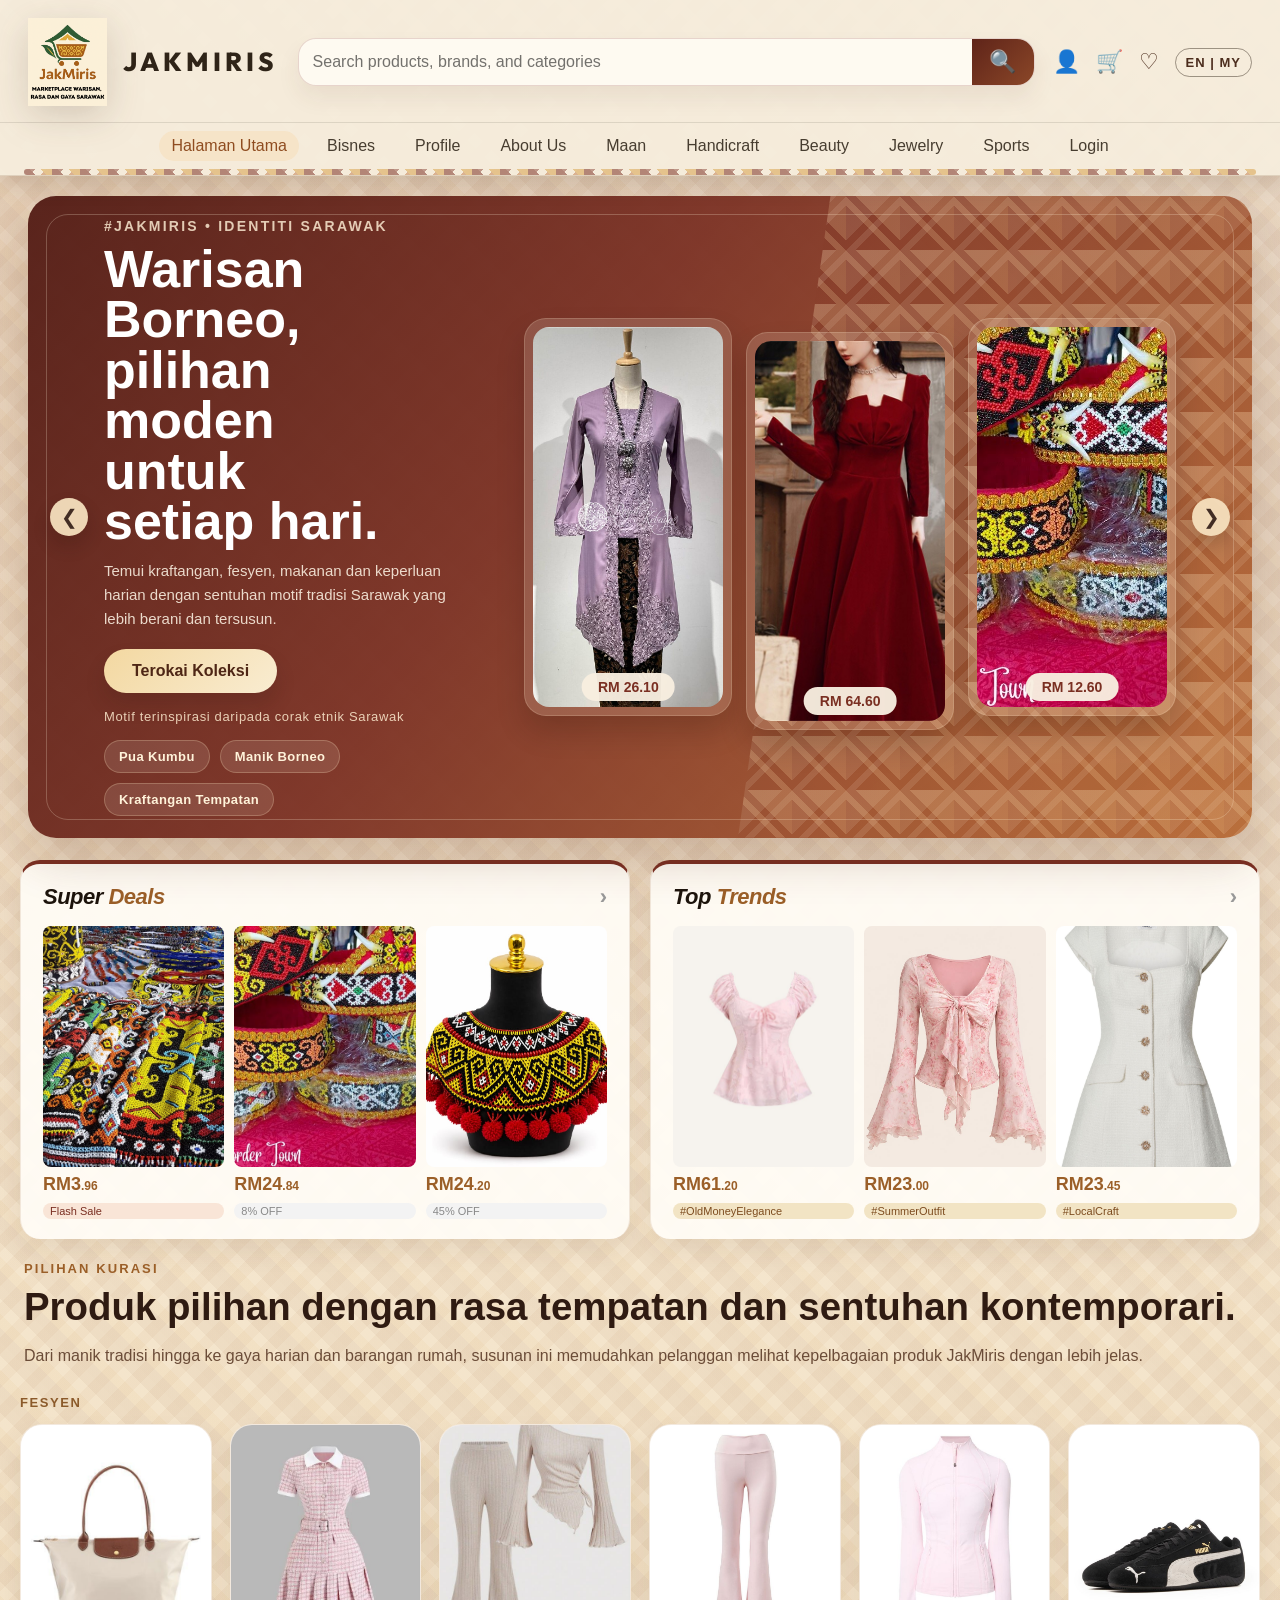
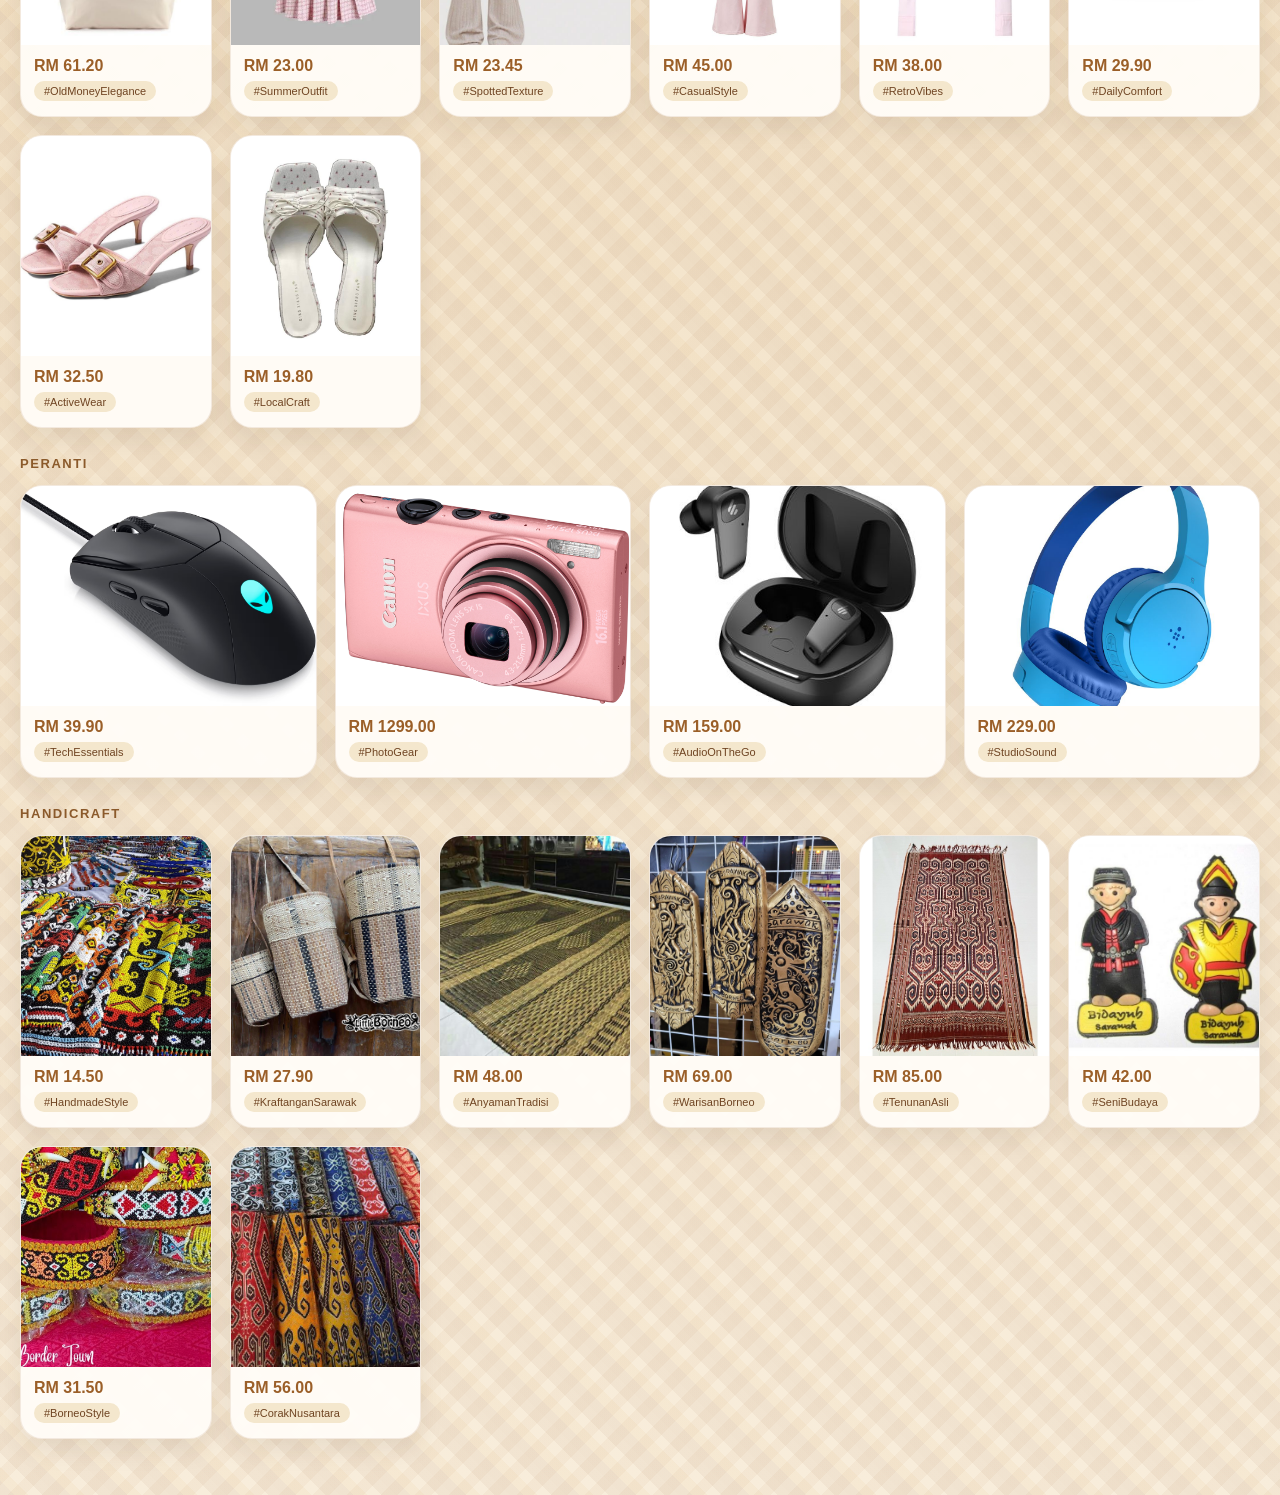
==== commit c02225c3: "Merge branch 'main' of https://github.com/smiskiming/AI-JAKMIRIS" ====
--- a/index.html
+++ b/index.html
@@ -95,7 +95,7 @@
           <div class="deal-tag">8% OFF</div>
         </article>
         <article class="deal-card">
-          <img src="ICON/ELEKTRONIK/mini speaker.jpeg" alt="Mini Speaker">
+          <img src="ICON/JEWERLY/jewerlybidayuh8.jpg" alt="Mini Speaker">
           <div class="deal-price"><b>RM24</b><span>.20</span></div>
           <div class="deal-tag">45% OFF</div>
         </article>
@@ -109,17 +109,17 @@
       </div>
       <div class="deals-grid">
         <article class="deal-card">
-          <img src="ICON/FESYEN/jean.jpg" alt="Jean">
+          <img src="ICON/BISNES/womenclothing3.jpg" alt="Jean">
           <div class="deal-price"><b>RM61</b><span>.20</span></div>
           <div class="deal-tag trend-tag">#OldMoneyElegance</div>
         </article>
         <article class="deal-card">
-          <img src="ICON/FESYEN/croptop long sleeve.jpg" alt="Crop Top">
+          <img src="ICON/BISNES/womenclothing2.jpg" alt="Crop Top">
           <div class="deal-price"><b>RM23</b><span>.00</span></div>
           <div class="deal-tag trend-tag">#SummerOutfit</div>
         </article>
         <article class="deal-card">
-          <img src="ICON/FESYEN/anting.jpg" alt="Jewelry">
+          <img src="ICON/BISNES/womenclothing.jpg" alt="Jewelry">
           <div class="deal-price"><b>RM23</b><span>.45</span></div>
           <div class="deal-tag trend-tag">#LocalCraft</div>
         </article>
@@ -134,187 +134,222 @@
       <h2>Produk pilihan dengan rasa tempatan dan sentuhan kontemporari.</h2>
       <p>Dari manik tradisi hingga ke gaya harian dan barangan rumah, susunan ini memudahkan pelanggan melihat kepelbagaian produk JakMiris dengan lebih jelas.</p>
     </div>
-    <section class="home-products-grid">
-      <article class="home-product">
-        <div class="home-product-img-wrap">
-          <img src="ICON/FESYEN/kebaya.jpg" alt="Kebaya">
-          <div class="hp-wishlist">♡</div>
-        </div>
-        <div class="hp-info">
-          <div class="hp-price">RM 61.20</div>
-          <div class="hp-tag">#OldMoneyElegance</div>
-        </div>
-      </article>
-      <article class="home-product">
-        <div class="home-product-img-wrap">
-          <img src="ICON/FESYEN/croptop long sleeve.jpg" alt="Crop Top">
-          <div class="hp-wishlist">♡</div>
-        </div>
-        <div class="hp-info">
-          <div class="hp-price">RM 23.00</div>
-          <div class="hp-tag">#SummerOutfit</div>
-        </div>
-      </article>
-      <article class="home-product">
-        <div class="home-product-img-wrap">
-          <img src="ICON/FESYEN/elegan dress.jpg" alt="Elegant Dress">
-          <div class="hp-wishlist">♡</div>
-        </div>
-        <div class="hp-info">
-          <div class="hp-price">RM 23.45</div>
-          <div class="hp-tag">#SpottedTexture</div>
-        </div>
-      </article>
-      <article class="home-product">
-        <div class="home-product-img-wrap">
-          <img src="ICON/FESYEN/jean.jpg" alt="Jeans">
-          <div class="hp-wishlist">♡</div>
-        </div>
-        <div class="hp-info">
-          <div class="hp-price">RM 45.00</div>
-          <div class="hp-tag">#CasualStyle</div>
-        </div>
-      </article>
-      <article class="home-product">
-        <div class="home-product-img-wrap">
-          <img src="ICON/FESYEN/aesthetic dress.png" alt="Aesthetic Dress">
-          <div class="hp-wishlist">♡</div>
-        </div>
-        <div class="hp-info">
-          <div class="hp-price">RM 38.00</div>
-          <div class="hp-tag">#RetroVibes</div>
-        </div>
-      </article>
-      <article class="home-product">
-        <div class="home-product-img-wrap">
-          <img src="ICON/FESYEN/lagging pants.jfif" alt="Legging Pants">
-          <div class="hp-wishlist">♡</div>
-        </div>
-        <div class="hp-info">
-          <div class="hp-price">RM 29.90</div>
-          <div class="hp-tag">#DailyComfort</div>
-        </div>
-      </article>
-      <article class="home-product">
-        <div class="home-product-img-wrap">
-          <img src="ICON/FESYEN/sport bra.jfif" alt="Sport Bra">
-          <div class="hp-wishlist">♡</div>
-        </div>
-        <div class="hp-info">
-          <div class="hp-price">RM 32.50</div>
-          <div class="hp-tag">#ActiveWear</div>
-        </div>
-      </article>
-      <article class="home-product">
-        <div class="home-product-img-wrap">
-          <img src="ICON/FESYEN/anting.jpg" alt="Earrings">
-          <div class="hp-wishlist">♡</div>
-        </div>
-        <div class="hp-info">
-          <div class="hp-price">RM 19.80</div>
-          <div class="hp-tag">#LocalCraft</div>
-        </div>
-      </article>
-      <article class="home-product">
-        <div class="home-product-img-wrap">
-          <img src="ICON/ELEKTRONIK/Mouse.avif" alt="Wireless Mouse">
-          <div class="hp-wishlist">♡</div>
-        </div>
-        <div class="hp-info">
-          <div class="hp-price">RM 39.90</div>
-          <div class="hp-tag">#TechEssentials</div>
-        </div>
-      </article>
-      <article class="home-product">
-        <div class="home-product-img-wrap">
-          <img src="ICON/KRAFTANGAN/manik.jpg" alt="Bead Bracelet">
-          <div class="hp-wishlist">♡</div>
-        </div>
-        <div class="hp-info">
-          <div class="hp-price">RM 14.50</div>
-          <div class="hp-tag">#HandmadeStyle</div>
-        </div>
-      </article>
-      <article class="home-product">
-        <div class="home-product-img-wrap">
-          <img src="ICON/KRAFTANGAN/tambok.jpg" alt="Tambok Basket">
-          <div class="hp-wishlist">♡</div>
-        </div>
-        <div class="hp-info">
-          <div class="hp-price">RM 27.90</div>
-          <div class="hp-tag">#KraftanganSarawak</div>
-        </div>
-      </article>
-      <article class="home-product">
-        <div class="home-product-img-wrap">
-          <img src="ICON/KRAFTANGAN/tikar kelasah.jpg" alt="Tikar Kelasah">
-          <div class="hp-wishlist">♡</div>
-        </div>
-        <div class="hp-info">
-          <div class="hp-price">RM 48.00</div>
-          <div class="hp-tag">#AnyamanTradisi</div>
-        </div>
-      </article>
-      <article class="home-product">
-        <div class="home-product-img-wrap">
-          <img src="ICON/KRAFTANGAN/terabai.jpg" alt="Terabai Shield">
-          <div class="hp-wishlist">♡</div>
-        </div>
-        <div class="hp-info">
-          <div class="hp-price">RM 69.00</div>
-          <div class="hp-tag">#WarisanBorneo</div>
-        </div>
-      </article>
-      <article class="home-product">
-        <div class="home-product-img-wrap">
-          <img src="ICON/KRAFTANGAN/kain pua kumbu.jpg" alt="Kain Pua Kumbu">
-          <div class="hp-wishlist">♡</div>
-        </div>
-        <div class="hp-info">
-          <div class="hp-price">RM 85.00</div>
-          <div class="hp-tag">#TenunanAsli</div>
-        </div>
-      </article>
-      <article class="home-product">
-        <div class="home-product-img-wrap">
-          <img src="ICON/HOME/Potato.png" alt="Fresh Vegetables">
-          <div class="hp-wishlist">♡</div>
-        </div>
-        <div class="hp-info">
-          <div class="hp-price">RM 12.90</div>
-          <div class="hp-tag">#FreshVegetables</div>
-        </div>
-      </article>
-      <article class="home-product">
-        <div class="home-product-img-wrap">
-          <img src="ICON/KRAFTANGAN/Bidayuh Mini Figure.jpg" alt="Bidayuh Mini Figure">
-          <div class="hp-wishlist">♡</div>
-        </div>
-        <div class="hp-info">
-          <div class="hp-price">RM 42.00</div>
-          <div class="hp-tag">#SeniBudaya</div>
-        </div>
-      </article>
-      <article class="home-product">
-        <div class="home-product-img-wrap">
-          <img src="ICON/KRAFTANGAN/kenyah hat.jpg" alt="Kenyah Hat">
-          <div class="hp-wishlist">♡</div>
-        </div>
-        <div class="hp-info">
-          <div class="hp-price">RM 31.50</div>
-          <div class="hp-tag">#BorneoStyle</div>
-        </div>
-      </article>
-      <article class="home-product">
-        <div class="home-product-img-wrap">
-          <img src="ICON/KRAFTANGAN/kain batik.jpg" alt="Kain Batik">
-          <div class="hp-wishlist">♡</div>
-        </div>
-        <div class="hp-info">
-          <div class="hp-price">RM 56.00</div>
-          <div class="hp-tag">#CorakNusantara</div>
-        </div>
-      </article>
+    <section class="home-products-category" aria-label="Fesyen">
+      <h3 class="home-category-head">Fesyen</h3>
+      <div class="home-products-grid">
+        <article class="home-product">
+          <div class="home-product-img-wrap">
+            <img src="ICON/INDEX/beg.jpg" alt="Kebaya">
+            <div class="hp-wishlist">♡</div>
+          </div>
+          <div class="hp-info">
+            <div class="hp-price">RM 61.20</div>
+            <div class="hp-tag">#OldMoneyElegance</div>
+          </div>
+        </article>
+        <article class="home-product">
+          <div class="home-product-img-wrap">
+            <img src="ICON/INDEX/dress.jpg" alt="Crop Top">
+            <div class="hp-wishlist">♡</div>
+          </div>
+          <div class="hp-info">
+            <div class="hp-price">RM 23.00</div>
+            <div class="hp-tag">#SummerOutfit</div>
+          </div>
+        </article>
+        <article class="home-product">
+          <div class="home-product-img-wrap">
+            <img src="ICON/INDEX/jumpsuit.jpg" alt="Elegant Dress">
+            <div class="hp-wishlist">♡</div>
+          </div>
+          <div class="hp-info">
+            <div class="hp-price">RM 23.45</div>
+            <div class="hp-tag">#SpottedTexture</div>
+          </div>
+        </article>
+        <article class="home-product">
+          <div class="home-product-img-wrap">
+            <img src="ICON/INDEX/leggings.jpg" alt="Jeans">
+            <div class="hp-wishlist">♡</div>
+          </div>
+          <div class="hp-info">
+            <div class="hp-price">RM 45.00</div>
+            <div class="hp-tag">#CasualStyle</div>
+          </div>
+        </article>
+        <article class="home-product">
+          <div class="home-product-img-wrap">
+            <img src="ICON/INDEX/sport shirt.jpg" alt="Aesthetic Dress">
+            <div class="hp-wishlist">♡</div>
+          </div>
+          <div class="hp-info">
+            <div class="hp-price">RM 38.00</div>
+            <div class="hp-tag">#RetroVibes</div>
+          </div>
+        </article>
+        <article class="home-product">
+          <div class="home-product-img-wrap">
+            <img src="ICON/INDEX/shoes1.jpg" alt="Legging Pants">
+            <div class="hp-wishlist">♡</div>
+          </div>
+          <div class="hp-info">
+            <div class="hp-price">RM 29.90</div>
+            <div class="hp-tag">#DailyComfort</div>
+          </div>
+        </article>
+        <article class="home-product">
+          <div class="home-product-img-wrap">
+            <img src="ICON/INDEX/heels.jpg" alt="Sport Bra">
+            <div class="hp-wishlist">♡</div>
+          </div>
+          <div class="hp-info">
+            <div class="hp-price">RM 32.50</div>
+            <div class="hp-tag">#ActiveWear</div>
+          </div>
+        </article>
+        <article class="home-product">
+          <div class="home-product-img-wrap">
+            <img src="ICON/INDEX/heels1.jpg" alt="Earrings">
+            <div class="hp-wishlist">♡</div>
+          </div>
+          <div class="hp-info">
+            <div class="hp-price">RM 19.80</div>
+            <div class="hp-tag">#LocalCraft</div>
+          </div>
+        </article>
+      </div>
+    </section>
+
+    <section class="home-products-category" aria-label="Peranti">
+      <h3 class="home-category-head">Peranti</h3>
+      <div class="home-products-grid">
+        <article class="home-product">
+          <div class="home-product-img-wrap">
+            <img src="ICON/ELEKTRONIK/Mouse.avif" alt="Wireless Mouse">
+            <div class="hp-wishlist">♡</div>
+          </div>
+          <div class="hp-info">
+            <div class="hp-price">RM 39.90</div>
+            <div class="hp-tag">#TechEssentials</div>
+          </div>
+        </article>
+        <article class="home-product">
+          <div class="home-product-img-wrap">
+            <img src="ICON/ELEKTRONIK/digital camera.jpg" alt="Digital Camera">
+            <div class="hp-wishlist">♡</div>
+          </div>
+          <div class="hp-info">
+            <div class="hp-price">RM 1299.00</div>
+            <div class="hp-tag">#PhotoGear</div>
+          </div>
+        </article>
+        <article class="home-product">
+          <div class="home-product-img-wrap">
+            <img src="ICON/ELEKTRONIK/earbuds.jpg" alt="Wireless Earbuds">
+            <div class="hp-wishlist">♡</div>
+          </div>
+          <div class="hp-info">
+            <div class="hp-price">RM 159.00</div>
+            <div class="hp-tag">#AudioOnTheGo</div>
+          </div>
+        </article>
+        <article class="home-product">
+          <div class="home-product-img-wrap">
+            <img src="ICON/ELEKTRONIK/headphones.jpg" alt="Headphones">
+            <div class="hp-wishlist">♡</div>
+          </div>
+          <div class="hp-info">
+            <div class="hp-price">RM 229.00</div>
+            <div class="hp-tag">#StudioSound</div>
+          </div>
+        </article>
+      </div>
+    </section>
+
+    <section class="home-products-category" aria-label="Handicraft">
+      <h3 class="home-category-head">Handicraft</h3>
+      <div class="home-products-grid">
+        <article class="home-product">
+          <div class="home-product-img-wrap">
+            <img src="ICON/KRAFTANGAN/manik.jpg" alt="Bead Bracelet">
+            <div class="hp-wishlist">♡</div>
+          </div>
+          <div class="hp-info">
+            <div class="hp-price">RM 14.50</div>
+            <div class="hp-tag">#HandmadeStyle</div>
+          </div>
+        </article>
+        <article class="home-product">
+          <div class="home-product-img-wrap">
+            <img src="ICON/KRAFTANGAN/tambok.jpg" alt="Tambok Basket">
+            <div class="hp-wishlist">♡</div>
+          </div>
+          <div class="hp-info">
+            <div class="hp-price">RM 27.90</div>
+            <div class="hp-tag">#KraftanganSarawak</div>
+          </div>
+        </article>
+        <article class="home-product">
+          <div class="home-product-img-wrap">
+            <img src="ICON/KRAFTANGAN/tikar kelasah.jpg" alt="Tikar Kelasah">
+            <div class="hp-wishlist">♡</div>
+          </div>
+          <div class="hp-info">
+            <div class="hp-price">RM 48.00</div>
+            <div class="hp-tag">#AnyamanTradisi</div>
+          </div>
+        </article>
+        <article class="home-product">
+          <div class="home-product-img-wrap">
+            <img src="ICON/KRAFTANGAN/terabai.jpg" alt="Terabai Shield">
+            <div class="hp-wishlist">♡</div>
+          </div>
+          <div class="hp-info">
+            <div class="hp-price">RM 69.00</div>
+            <div class="hp-tag">#WarisanBorneo</div>
+          </div>
+        </article>
+        <article class="home-product">
+          <div class="home-product-img-wrap">
+            <img src="ICON/KRAFTANGAN/kain pua kumbu.jpg" alt="Kain Pua Kumbu">
+            <div class="hp-wishlist">♡</div>
+          </div>
+          <div class="hp-info">
+            <div class="hp-price">RM 85.00</div>
+            <div class="hp-tag">#TenunanAsli</div>
+          </div>
+        </article>
+        <article class="home-product">
+          <div class="home-product-img-wrap">
+            <img src="ICON/KRAFTANGAN/Bidayuh Mini Figure.jpg" alt="Bidayuh Mini Figure">
+            <div class="hp-wishlist">♡</div>
+          </div>
+          <div class="hp-info">
+            <div class="hp-price">RM 42.00</div>
+            <div class="hp-tag">#SeniBudaya</div>
+          </div>
+        </article>
+        <article class="home-product">
+          <div class="home-product-img-wrap">
+            <img src="ICON/KRAFTANGAN/kenyah hat.jpg" alt="Kenyah Hat">
+            <div class="hp-wishlist">♡</div>
+          </div>
+          <div class="hp-info">
+            <div class="hp-price">RM 31.50</div>
+            <div class="hp-tag">#BorneoStyle</div>
+          </div>
+        </article>
+        <article class="home-product">
+          <div class="home-product-img-wrap">
+            <img src="ICON/KRAFTANGAN/kain batik.jpg" alt="Kain Batik">
+            <div class="hp-wishlist">♡</div>
+          </div>
+          <div class="hp-info">
+            <div class="hp-price">RM 56.00</div>
+            <div class="hp-tag">#CorakNusantara</div>
+          </div>
+        </article>
+      </div>
     </section>
   </div>
 
--- a/CSS/style.css
+++ b/CSS/style.css
@@ -39,9 +39,21 @@
         --jm-white: #ffffff;
         --jm-text: #2a1d15;
         background:
-            radial-gradient(circle at top left, rgba(183, 106, 53, 0.14), transparent 32%),
-            radial-gradient(circle at right 15%, rgba(122, 47, 34, 0.1), transparent 28%),
-            linear-gradient(180deg, #fbf3e5 0%, #f2e7d4 48%, #f7f0e3 100%);
+            radial-gradient(circle at 12% 8%, rgba(140, 73, 34, 0.2), transparent 34%),
+            radial-gradient(circle at 88% 14%, rgba(108, 46, 30, 0.16), transparent 30%),
+            repeating-linear-gradient(
+                45deg,
+                rgba(128, 72, 38, 0.06) 0 10px,
+                rgba(215, 163, 74, 0.06) 10px 20px,
+                transparent 20px 30px,
+                rgba(128, 72, 38, 0.05) 30px 40px
+            ),
+            repeating-linear-gradient(
+                -45deg,
+                rgba(176, 112, 56, 0.05) 0 12px,
+                transparent 12px 24px
+            ),
+            linear-gradient(180deg, #fbf1df 0%, #f3e3c9 50%, #f8eddb 100%);
         color: var(--jm-text);
     }
 
@@ -642,12 +654,20 @@
     }
 
     .maan-page .maan-products .product-grid {
-        grid-template-columns: repeat(5, minmax(0, 1fr));
-        gap: 14px;
+        grid-template-columns: repeat(4, minmax(0, 1fr));
+        gap: 16px;
     }
 
     .maan-page .maan-products .product-image-frame {
-        height: 180px;
+        height: 190px;
+        overflow: hidden;
+    }
+
+    .maan-page .maan-products .product-image-frame img {
+        width: 100%;
+        height: 100%;
+        object-fit: cover;
+        display: block;
     }
 
     .maan-page .maan-products .product-meta {
@@ -699,7 +719,7 @@
         }
 
         .maan-page .maan-products .product-grid {
-            grid-template-columns: repeat(4, minmax(0, 1fr));
+            grid-template-columns: repeat(3, minmax(0, 1fr));
         }
     }
 
@@ -1242,6 +1262,19 @@
         display: grid;
         grid-template-columns: repeat(auto-fit, minmax(190px, 1fr));
         gap: 18px;
+    }
+
+    .home-page .home-products-category {
+        margin-bottom: 28px;
+    }
+
+    .home-page .home-category-head {
+        margin: 0 0 14px;
+        font-size: 13px;
+        font-weight: 800;
+        letter-spacing: 0.12em;
+        text-transform: uppercase;
+        color: #8b5a2b;
     }
 
     .home-page .home-product {
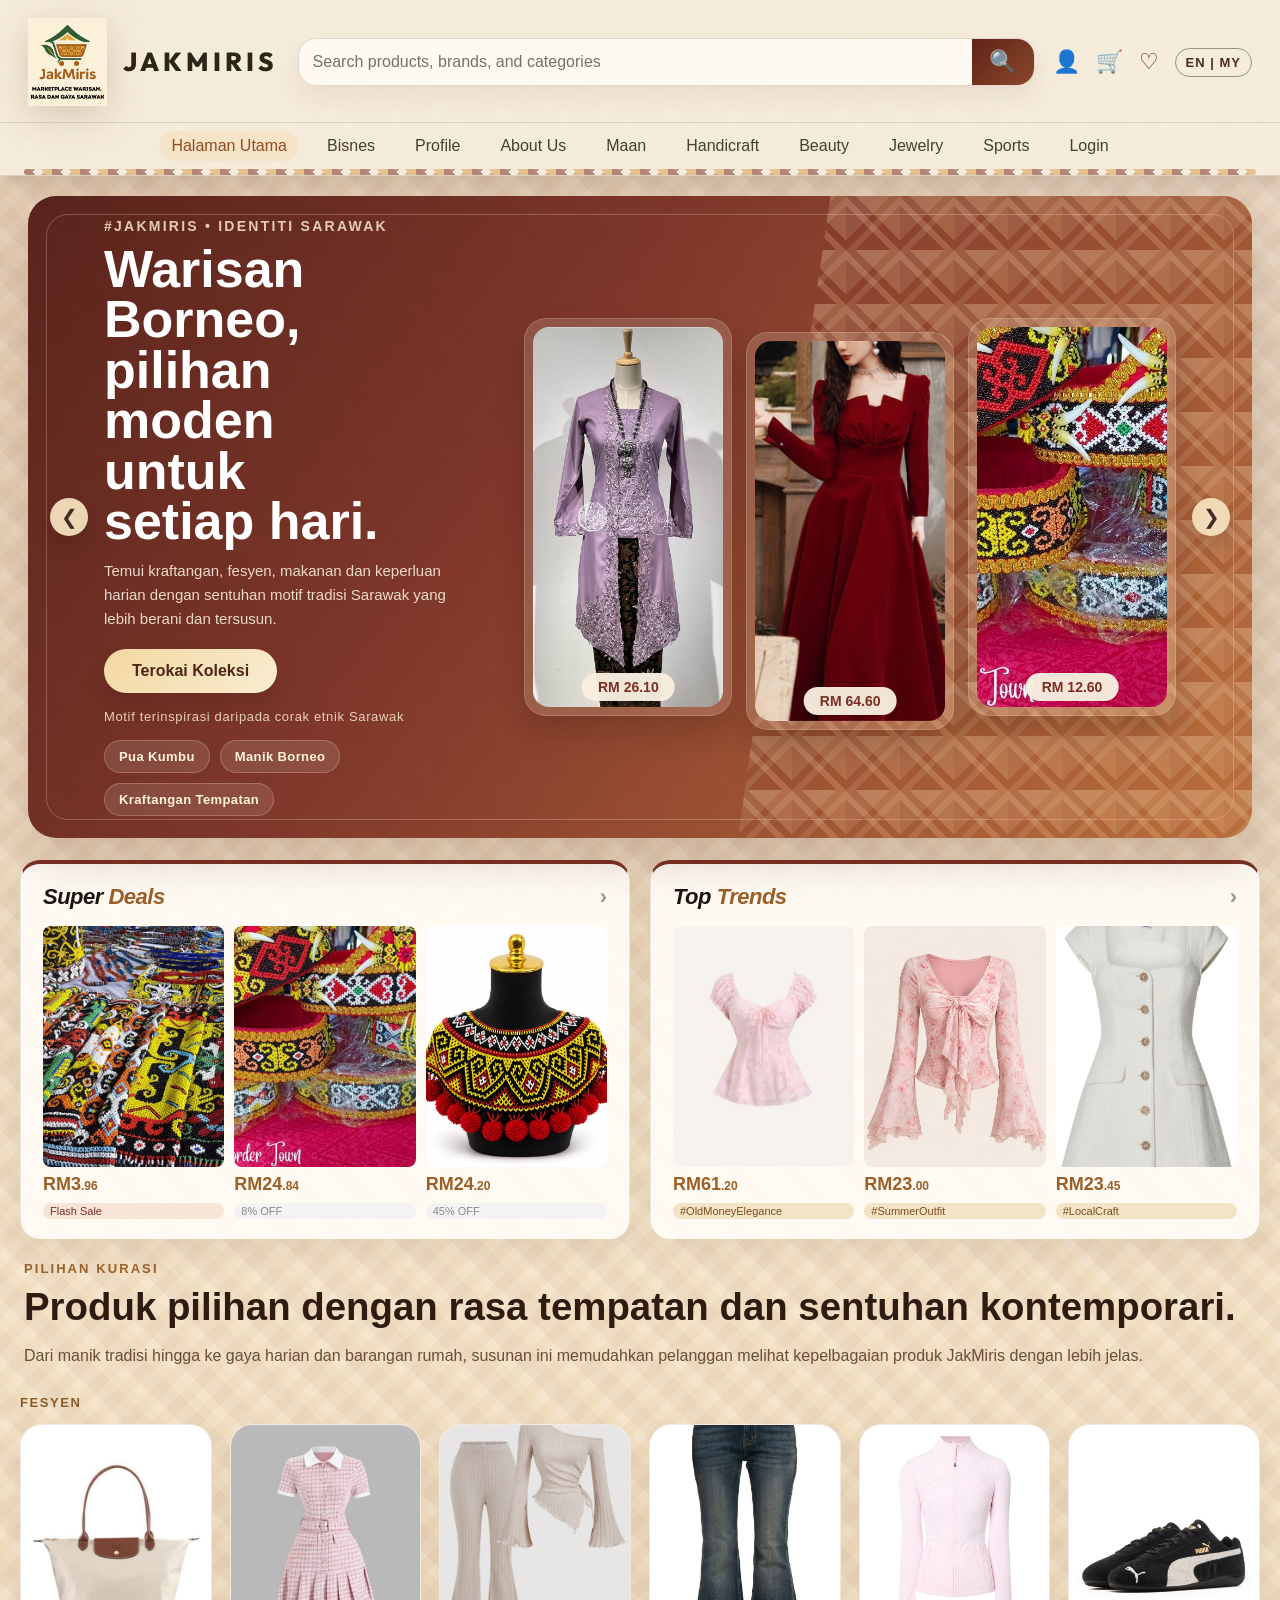
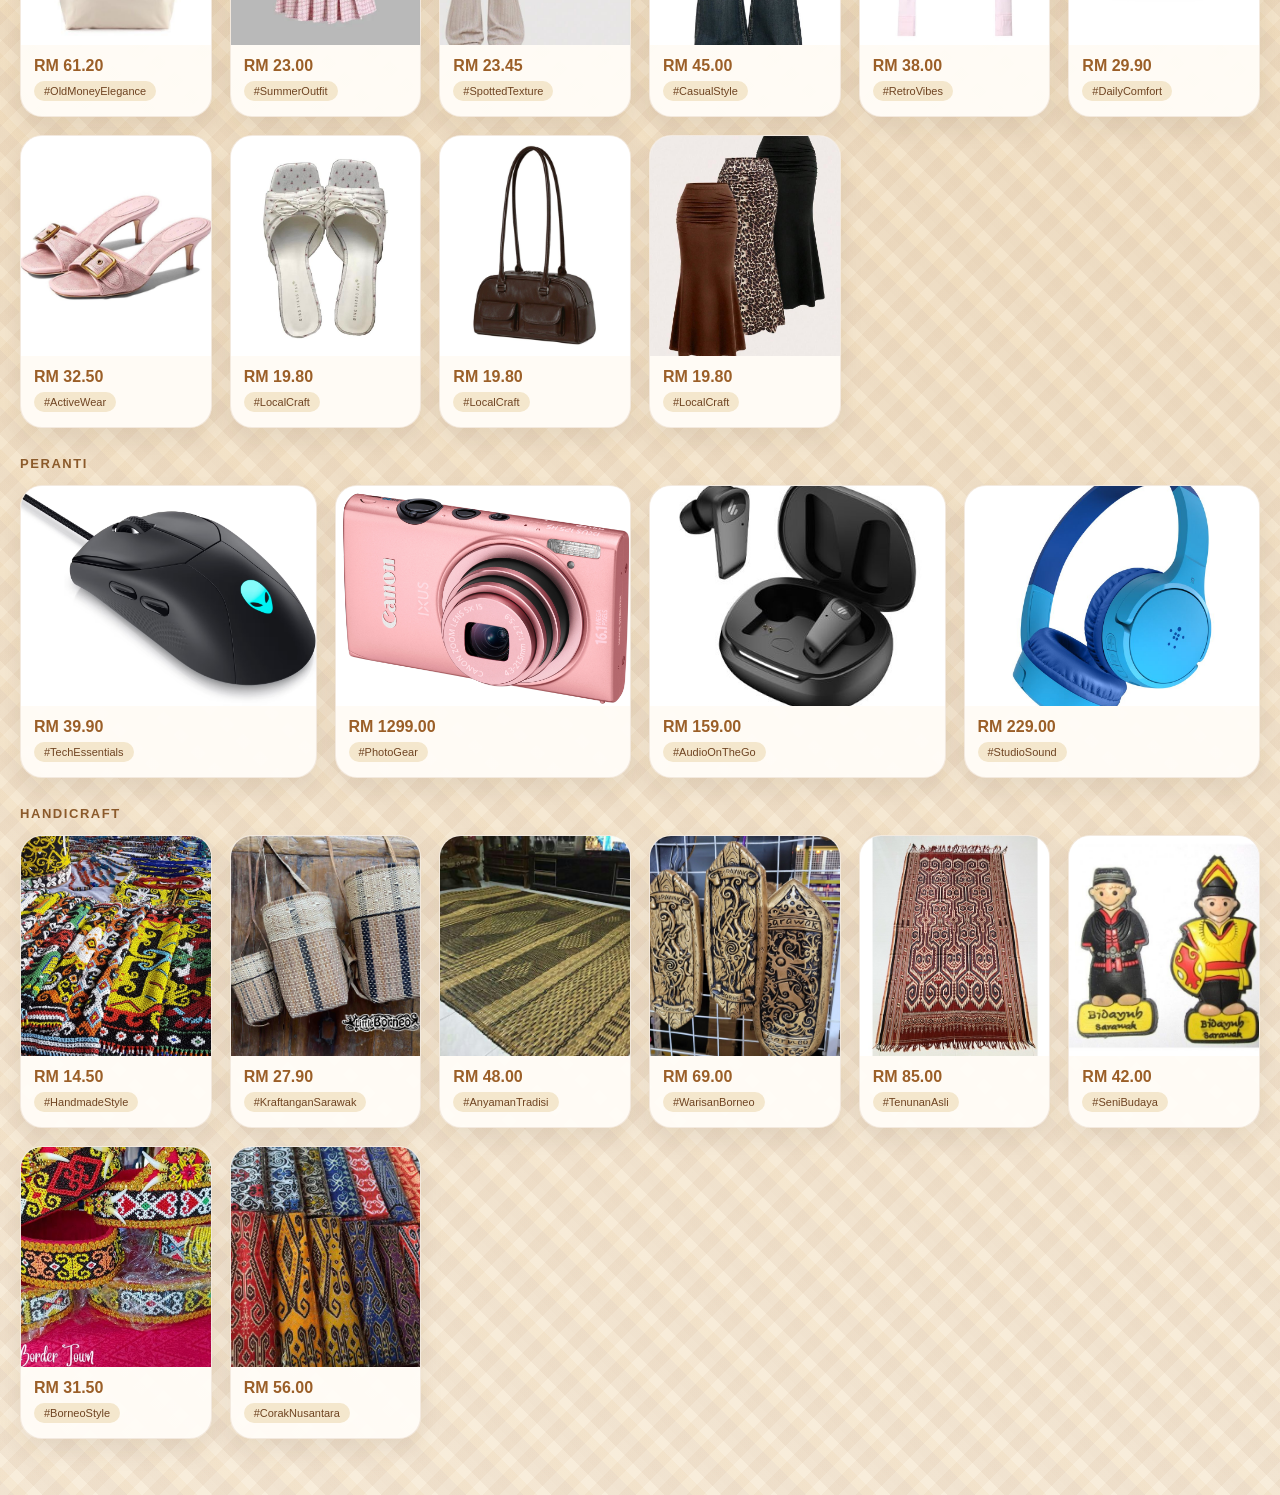
==== commit 5d036c02: "index2" ====
--- a/index.html
+++ b/index.html
@@ -169,7 +169,7 @@
         </article>
         <article class="home-product">
           <div class="home-product-img-wrap">
-            <img src="ICON/INDEX/leggings.jpg" alt="Jeans">
+            <img src="ICON/INDEX/jeans.jpg" alt="Jeans">
             <div class="hp-wishlist">♡</div>
           </div>
           <div class="hp-info">
@@ -217,6 +217,24 @@
             <div class="hp-tag">#LocalCraft</div>
           </div>
         </article>
+        <article class="home-product">
+          <div class="home-product-img-wrap">
+            <img src="ICON/INDEX/beg1.jpg" alt="Earrings">
+            <div class="hp-wishlist">♡</div>
+          </div>
+          <div class="hp-info">
+            <div class="hp-price">RM 19.80</div>
+            <div class="hp-tag">#LocalCraft</div>
+             </div>
+        </article>
+        <article class="home-product">
+          <div class="home-product-img-wrap">
+            <img src="ICON/INDEX/skirt.jpg" alt="Earrings">
+            <div class="hp-wishlist">♡</div>
+          </div>
+          <div class="hp-info">
+            <div class="hp-price">RM 19.80</div>
+            <div class="hp-tag">#LocalCraft</div>
       </div>
     </section>
 
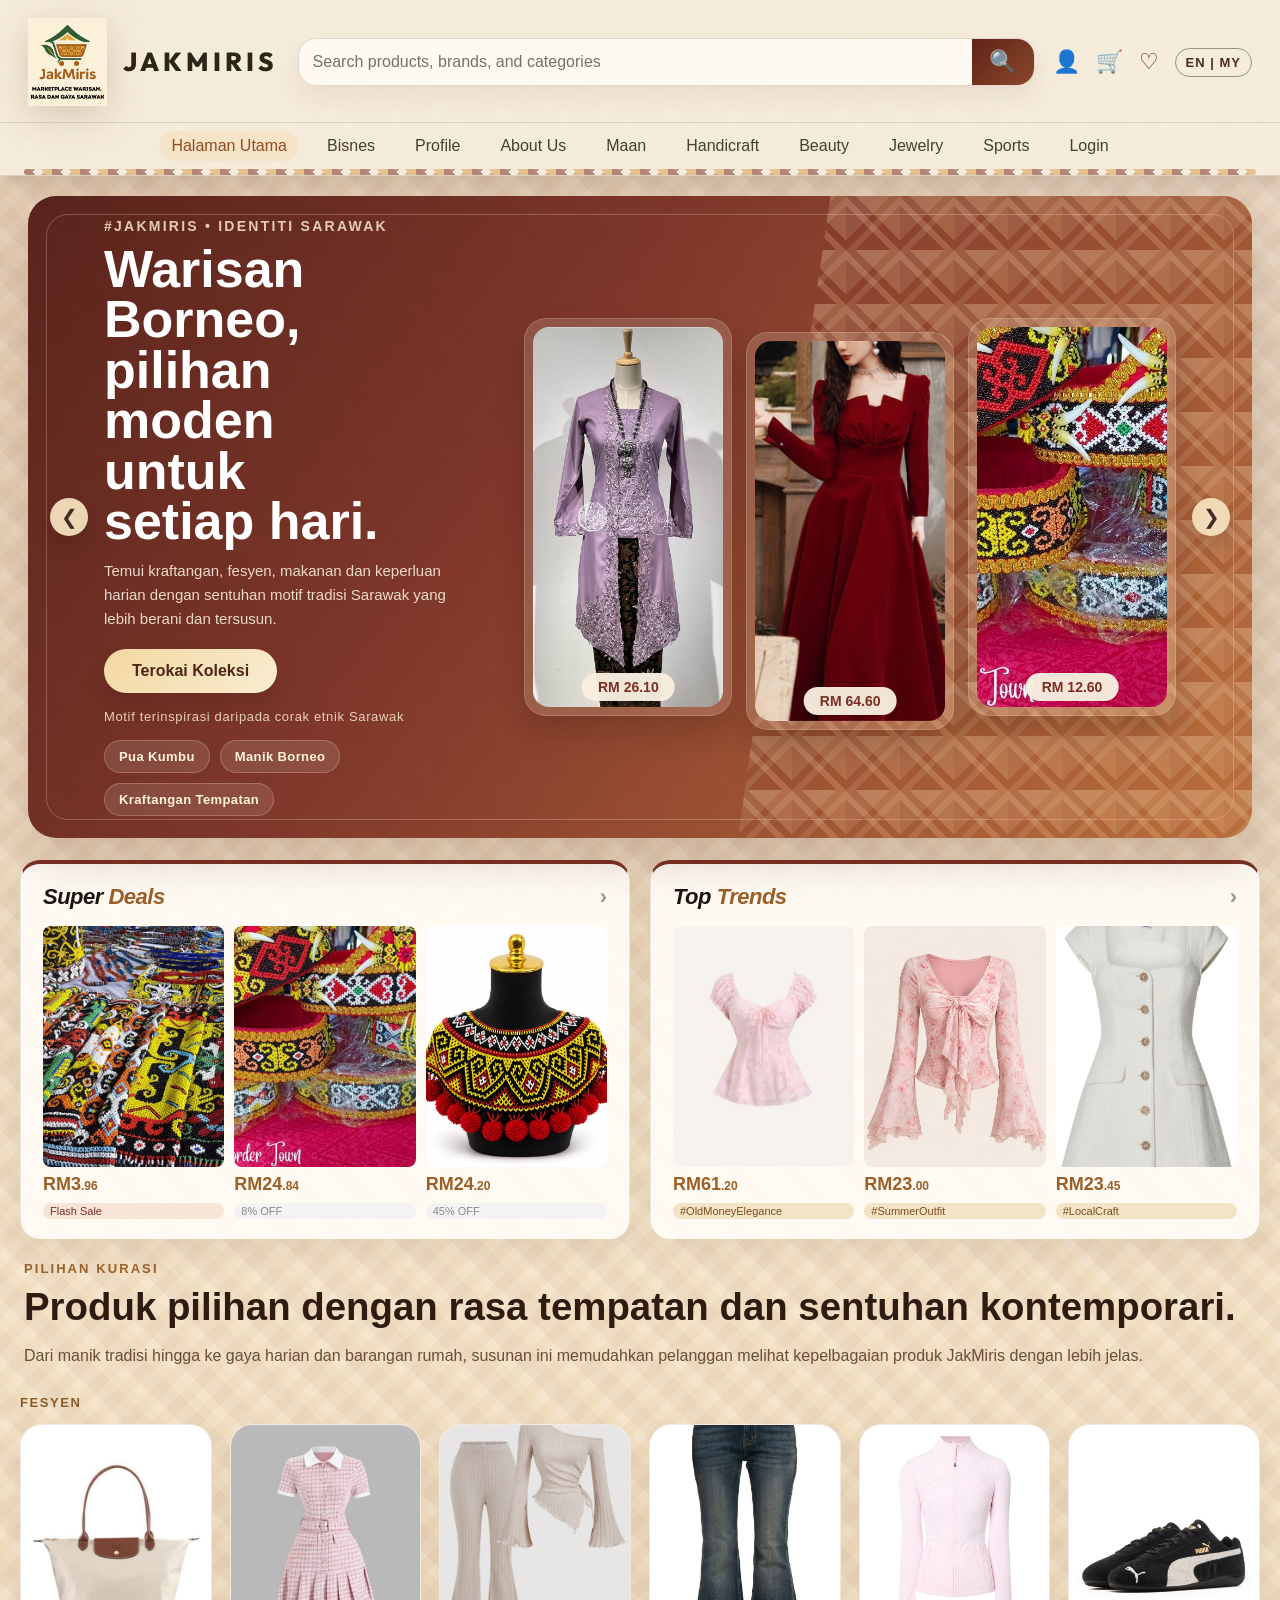
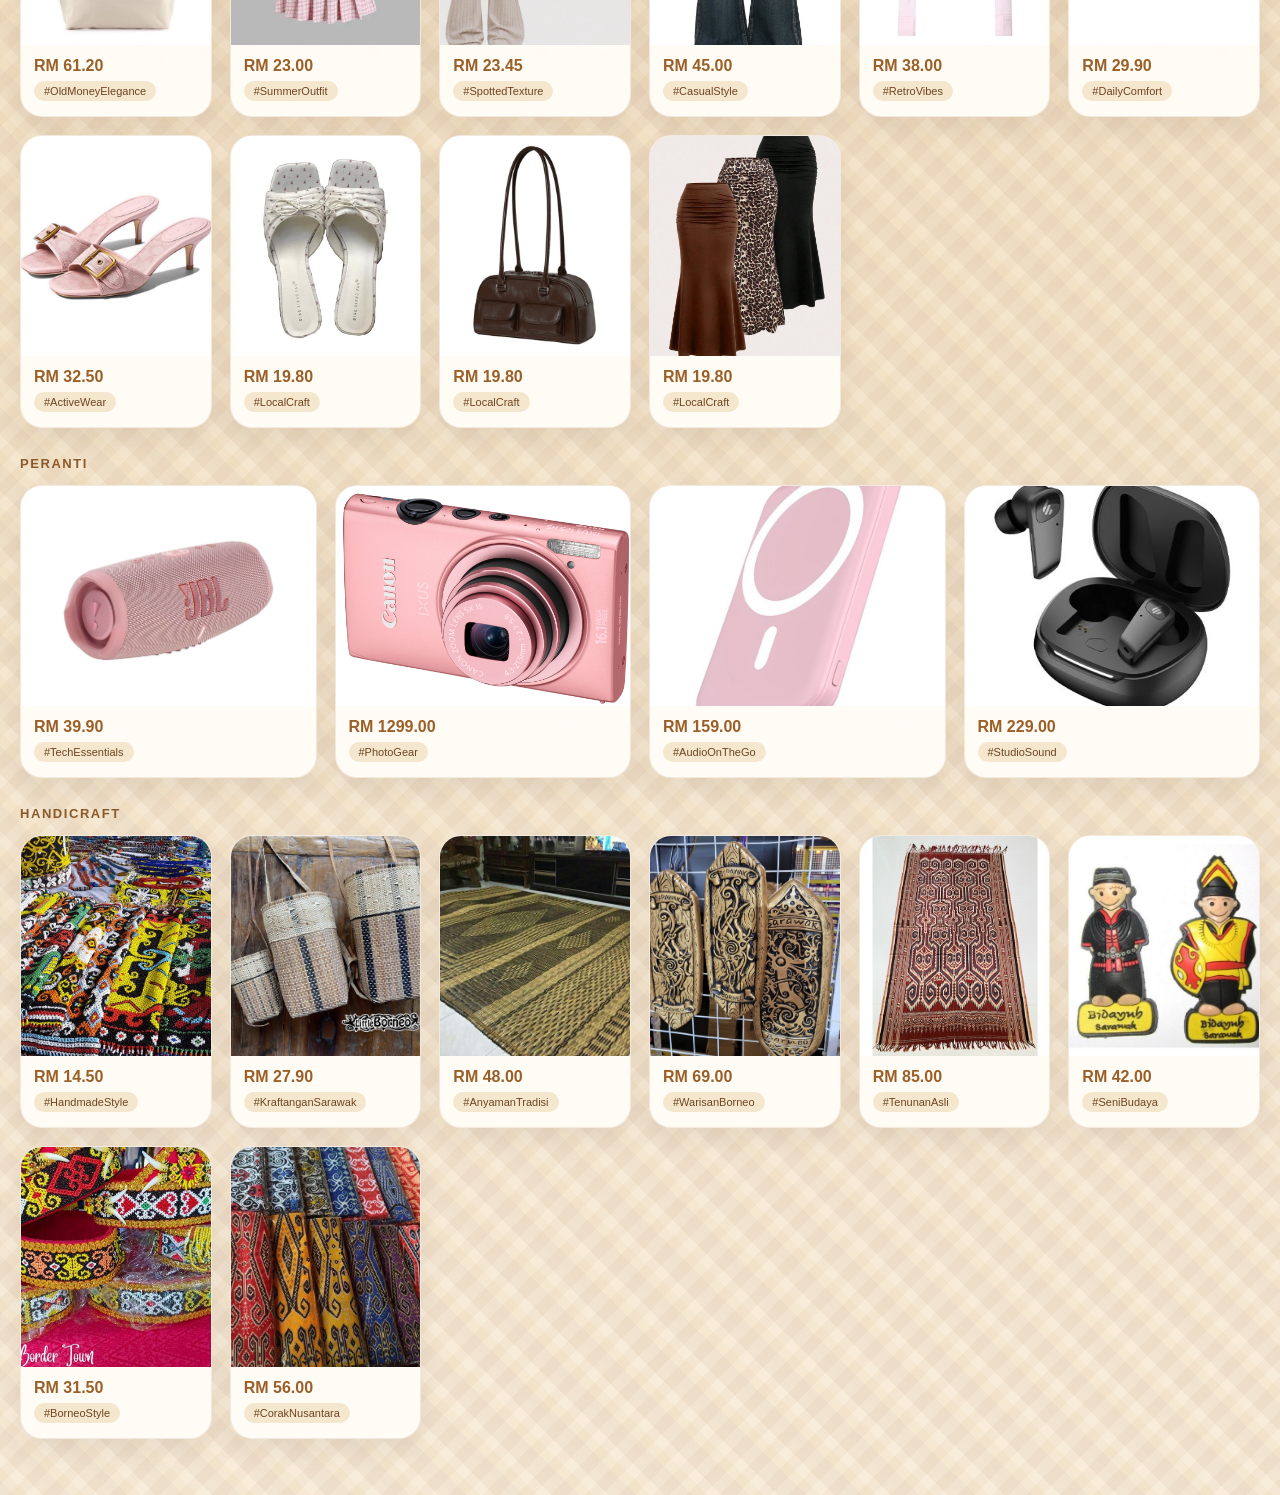
==== commit 2d2daf79: "index3" ====
--- a/index.html
+++ b/index.html
@@ -243,7 +243,7 @@
       <div class="home-products-grid">
         <article class="home-product">
           <div class="home-product-img-wrap">
-            <img src="ICON/ELEKTRONIK/Mouse.avif" alt="Wireless Mouse">
+            <img src="ICON/ELEKTRONIK/jbl speaker.jpg" alt="Wireless Mouse">
             <div class="hp-wishlist">♡</div>
           </div>
           <div class="hp-info">
@@ -263,7 +263,7 @@
         </article>
         <article class="home-product">
           <div class="home-product-img-wrap">
-            <img src="ICON/ELEKTRONIK/earbuds.jpg" alt="Wireless Earbuds">
+            <img src="ICON/ELEKTRONIK/powebank.jpg" alt="Power Bank">
             <div class="hp-wishlist">♡</div>
           </div>
           <div class="hp-info">
@@ -273,7 +273,7 @@
         </article>
         <article class="home-product">
           <div class="home-product-img-wrap">
-            <img src="ICON/ELEKTRONIK/headphones.jpg" alt="Headphones">
+            <img src="ICON/ELEKTRONIK/earbuds.jpg" alt="Headphones">
             <div class="hp-wishlist">♡</div>
           </div>
           <div class="hp-info">
